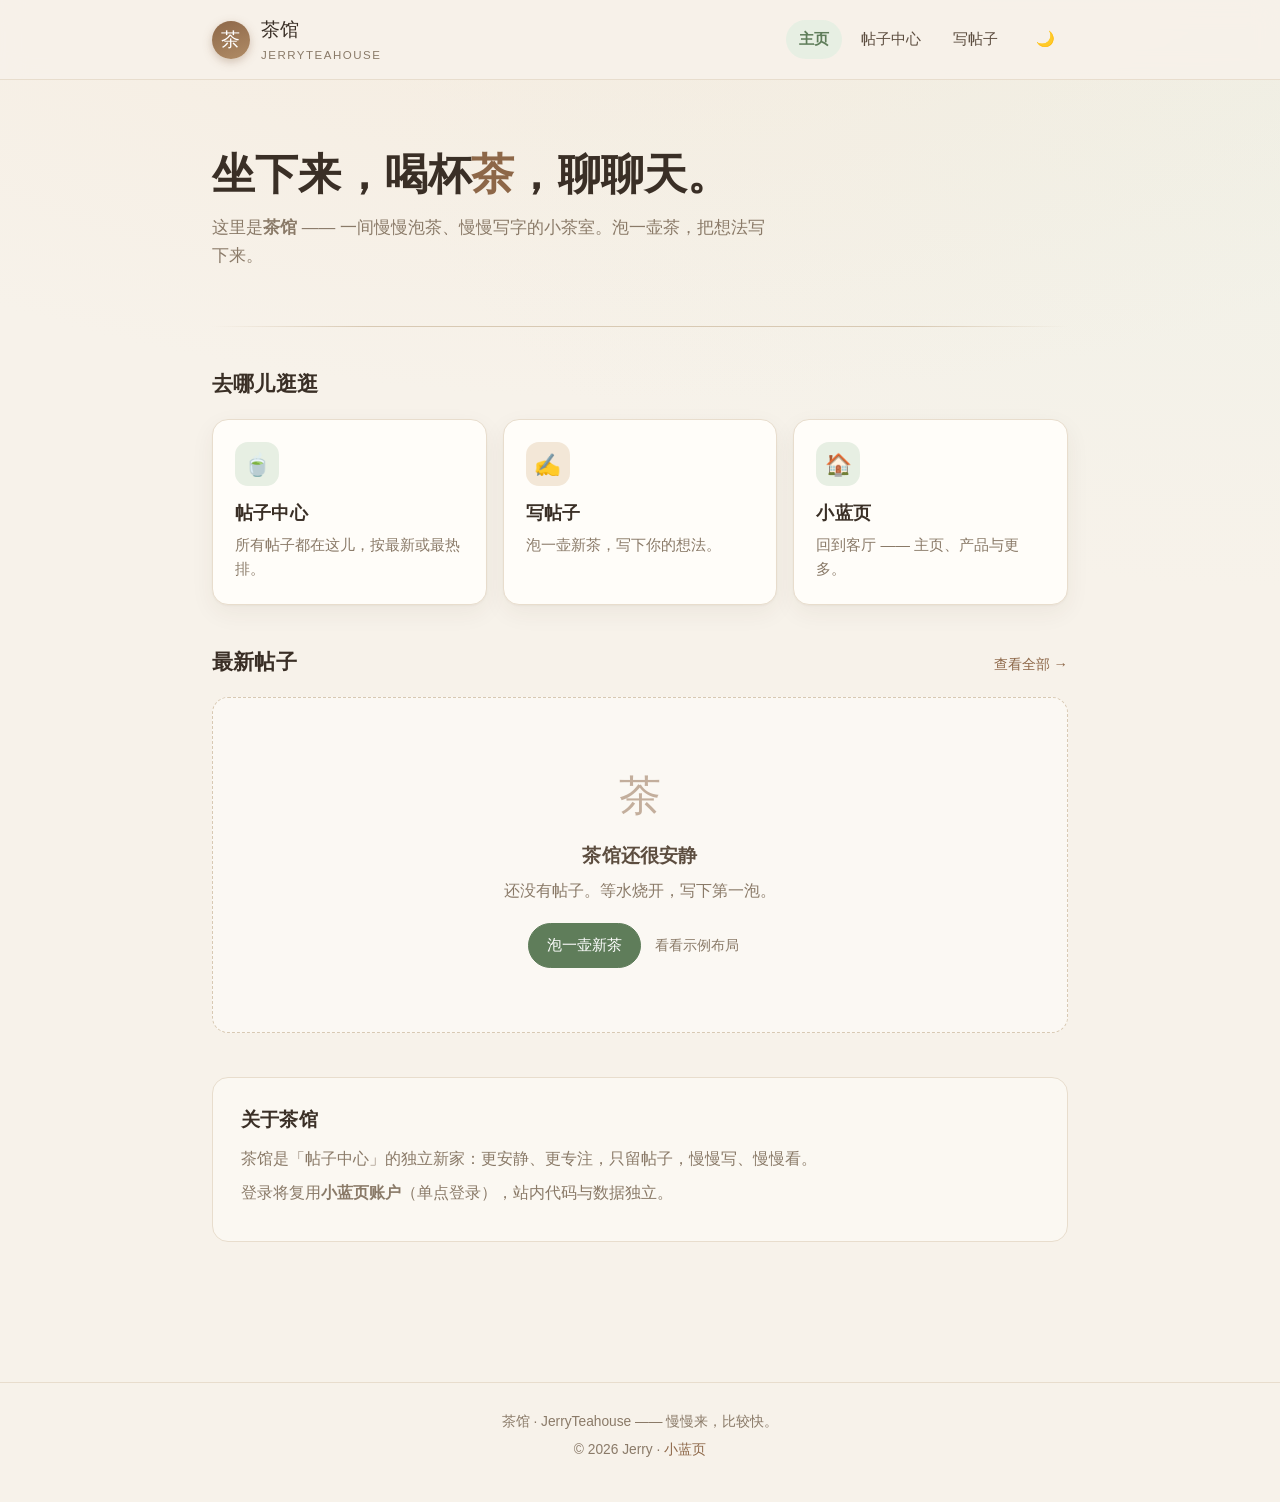
==== index.html @ 7ed7d0a4 "Update index.html (2026-09-22 21:09)" ====
<!DOCTYPE html>
<html lang="zh">
<head>
<meta charset="utf-8" />
<meta name="viewport" content="width=device-width, initial-scale=1" />
<title>茶馆 • JerryTeahouse</title>
<meta name="description" content="茶馆 JerryTeahouse —— 一间慢慢泡茶、慢慢写字的小茶室。" />
<link rel="icon" type="image/svg+xml" href="assets/favicon.svg" />
<link rel="stylesheet" href="assets/teahouse.css" />
<script src="/assets/teahouse.js" defer></script>
<script>
  (function () {
    try {
      var t = localStorage.getItem('tea_theme');
      if (!t) t = (window.matchMedia && window.matchMedia('(prefers-color-scheme: dark)').matches) ? 'dark' : 'light';
      document.documentElement.setAttribute('data-theme', t);
    } catch (e) { document.documentElement.setAttribute('data-theme', 'light'); }
  })();
</script>
</head>
<body>

<header class="tea-header">
  <div class="tea-header-inner">
    <a class="tea-brand" href="./">
      <span class="tea-mark">茶</span>
      <span>茶馆<span class="tea-brand-sub">JerryTeahouse</span></span>
    </a>
    <nav class="tea-nav">
      <a href="./" class="is-active">主页</a>
      <a href="./posts/">帖子中心</a>
      <a href="./new/">写帖子</a>
      <span class="tea-auth-slot" data-tea-auth></span>
      <a href="#" id="themeBtn" title="切换明暗">🌙</a>
    </nav>
  </div>
</header>

<main class="tea-wrap">

  <section class="tea-hero">
    <h1>坐下来，喝杯<span class="tea-em">茶</span>，聊聊天。</h1>
    <p>这里是<b>茶馆</b> —— 一间慢慢泡茶、慢慢写字的小茶室。泡一壶茶，把想法写下来。</p>
  </section>

  <hr class="tea-rule" />

  <section>
    <div class="tea-section-head"><h2>去哪儿逛逛</h2></div>
    <div class="entry-grid">
      <a class="entry-card" href="./posts/">
        <div class="ic">🍵</div>
        <h3>帖子中心</h3>
        <p>所有帖子都在这儿，按最新或最热排。</p>
      </a>
      <a class="entry-card" href="./new/">
        <div class="ic">✍️</div>
        <h3>写帖子</h3>
        <p>泡一壶新茶，写下你的想法。</p>
      </a>
      <a class="entry-card" href="https://mc-creator-jerry-webpage.pages.dev/">
        <div class="ic">🏠</div>
        <h3>小蓝页</h3>
        <p>回到客厅 —— 主页、产品与更多。</p>
      </a>
    </div>
  </section>

  <section>
    <div class="tea-section-head">
      <h2>最新帖子</h2>
      <a class="more" href="./posts/">查看全部 →</a>
    </div>
    <div class="tea-demo-flag">以下是<strong>示例排版</strong>（非真实帖子），用于预览茶馆风格。</div>
    <div class="tea-list" id="latestList"></div>
    <div id="latestWrap"></div>
  </section>

  <section class="tea-about">
    <h2>关于茶馆</h2>
    <p>茶馆是「帖子中心」的独立新家：更安静、更专注，只留帖子，慢慢写、慢慢看。</p>
    <p>登录将复用<b>小蓝页账户</b>（单点登录），站内代码与数据独立。</p>
  </section>

</main>

<footer class="tea-footer">
  <div>茶馆 · JerryTeahouse —— 慢慢来，比较快。</div>
  <div style="margin-top:6px">© <span id="yr"></span> Jerry · <a href="https://mc-creator-jerry-webpage.pages.dev/">小蓝页</a></div>
</footer>

<script>
(function () {
  document.getElementById('yr').textContent = new Date().getFullYear();

  var themeBtn = document.getElementById('themeBtn');
  function syncThemeIcon() { themeBtn.textContent = document.documentElement.getAttribute('data-theme') === 'dark' ? '☀️' : '🌙'; }
  themeBtn.addEventListener('click', function (e) {
    e.preventDefault();
    var next = document.documentElement.getAttribute('data-theme') === 'dark' ? 'light' : 'dark';
    document.documentElement.setAttribute('data-theme', next);
    try { localStorage.setItem('tea_theme', next); } catch (err) {}
    syncThemeIcon();
  });
  syncThemeIcon();

  var DEMO = [
    { id: 'demo-1', title: '为什么我开了一间「茶馆」', excerpt: '小蓝页是我的客厅，热闹、什么都有；茶馆想更安静一点，只留帖子，慢慢写、慢慢看。', author: 'Jerry', when: '2 小时前', tags: ['随笔', '站点'], likes: 12, comments: 3 },
    { id: 'demo-2', title: '把「帖子中心」独立出来的取舍', excerpt: '同源最省事，但独立站点才像一间自己的屋子。跨域登录用 OAuth 授权码走服务端，就不受 Cookie 限制。', author: 'Jerry', when: '昨天', tags: ['技术', '架构'], likes: 27, comments: 8 },
    { id: 'demo-3', title: '第一泡：茶馆配色笔记', excerpt: '暖木色打底，茶绿点睛，剩下交给留白。颜色少一点，呼吸感就多一点。', author: 'Jerry', when: '3 天前', tags: ['设计'], likes: 19, comments: 5 }
  ];

  function escapeHtml(s) {
    return String(s == null ? '' : s).replace(/[&<>"']/g, function (c) {
      return { '&': '&amp;', '<': '&lt;', '>': '&gt;', '"': '&quot;', "'": '&#39;' }[c];
    });
  }
  function cardHtml(p) {
    var tags = (p.tags || []).map(function (t) { return '<span class="tag">#' + escapeHtml(t) + '</span>'; }).join('');
    return '' +
      '<a class="post-card" href="./post/?id=' + encodeURIComponent(p.id) + '">' +
        '<h3>' + escapeHtml(p.title) + '</h3>' +
        '<p class="post-excerpt">' + escapeHtml(p.excerpt) + '</p>' +
        '<div class="post-meta">' +
          '<span class="who"><img class="post-avatar" alt="" src="assets/avatar.svg" />' + escapeHtml(p.author || '匿名') + '</span>' +
          '<span>' + escapeHtml(p.when || '') + '</span>' +
          '<span class="post-stats"><span>♡ ' + (p.likes || 0) + '</span><span>💬 ' + (p.comments || 0) + '</span></span>' +
          '<span class="post-tags">' + tags + '</span>' +
        '</div>' +
      '</a>';
  }

  var listEl = document.getElementById('latestList');
  var wrapEl = document.getElementById('latestWrap');

  function render(posts) {
    listEl.innerHTML = posts.slice(0, 5).map(cardHtml).join('');
    wrapEl.innerHTML = '';
    wrapEl.appendChild(listEl);
  }
  function renderEmpty() {
    wrapEl.innerHTML =
      '<div class="tea-empty"><div class="tea-empty-mark">茶</div>' +
      '<h3>茶馆还很安静</h3><p>还没有帖子。等水烧开，写下第一泡。</p>' +
      '<a class="btn btn-tea" href="./new/">泡一壶新茶</a></div>';
  }

  var demoOn = false;
  document.addEventListener('click', function (e) {
    if (e.target && e.target.id === 'demoBtn') {
      e.preventDefault();
      demoOn = !demoOn;
      document.body.classList.toggle('is-demo', demoOn);
      e.target.textContent = demoOn ? '隐藏示例布局' : '看看示例布局';
      if (demoOn) render(DEMO); else load();
    }
  });

  function load() {
    if (demoOn) return;
    fetch('api/post', { credentials: 'same-origin' })
      .then(function (r) { return r.ok ? r.json() : null; })
      .then(function (d) {
        var posts = (d && d.posts) || [];
        if (!posts.length) renderEmpty(); else render(posts);
      })
      .catch(function () { renderEmpty(); });
  }

  // 空态里加一个示例按钮（无后端时也能看排版）
  var origEmpty = renderEmpty;
  renderEmpty = function () {
    origEmpty();
    var b = document.createElement('button');
    b.id = 'demoBtn'; b.className = 'btn btn-ghost btn-sm'; b.type = 'button';
    b.textContent = '看看示例布局'; b.style.marginTop = '10px';
    wrapEl.querySelector('.tea-empty').appendChild(b);
  };
  load();
})();
</script>
</body>
</html>
---- assets/teahouse.css ----
/* ============================================================
   JerryTeahouse · 茶室主题
   暖木色 / 茶绿 / 留白。明暗两套。
   ============================================================ */

:root {
  --bg: #f7f2ea;            /* 暖纸底 */
  --bg-soft: #f1e9dd;
  --panel: #fffdf9;
  --card: #fffdf9;
  --border: #e8ddcd;
  --border-strong: #d8c9b3;
  --text: #3a2f26;          /* 暖褐 */
  --text-soft: #5c4d3f;
  --muted: #8a7a68;
  --wood: #8d6748;          /* 暖木色 */
  --wood-soft: #b08c66;
  --wood-tint: #f3e7d7;
  --tea: #5f7d5a;           /* 茶绿 */
  --tea-soft: #7fa07f;
  --tea-tint: #e7efe3;
  --accent: #5f7d5a;
  --accent-ink: #ffffff;
  --danger: #b4503f;
  --shadow: 0 1px 2px rgba(70, 52, 32, .04), 0 8px 24px rgba(70, 52, 32, .06);
  --shadow-hover: 0 2px 6px rgba(70, 52, 32, .08), 0 14px 34px rgba(70, 52, 32, .10);
  --radius: 16px;
  --radius-sm: 10px;
  --maxw: 900px;
  --font-serif: Georgia, "Songti SC", "Noto Serif SC", "Source Han Serif SC", "STSong", serif;
  --font-sans: -apple-system, BlinkMacSystemFont, "Segoe UI", "PingFang SC",
    "Hiragino Sans GB", "Microsoft YaHei", Roboto, Helvetica, Arial, sans-serif;
}

html[data-theme="dark"] {
  --bg: #1c1814;
  --bg-soft: #211c17;
  --panel: #251f19;
  --card: #251f19;
  --border: #3a322a;
  --border-strong: #4b4136;
  --text: #ece3d6;
  --text-soft: #d3c7b6;
  --muted: #a1927d;
  --wood: #c9a97e;
  --wood-soft: #a98a63;
  --wood-tint: #2e2721;
  --tea: #8fb08a;
  --tea-soft: #6f8c6b;
  --tea-tint: #26302a;
  --accent: #8fb08a;
  --accent-ink: #17201a;
  --danger: #d98a7a;
  --shadow: 0 1px 2px rgba(0, 0, 0, .3), 0 10px 28px rgba(0, 0, 0, .35);
  --shadow-hover: 0 2px 8px rgba(0, 0, 0, .38), 0 16px 40px rgba(0, 0, 0, .45);
}

* { box-sizing: border-box; }

html, body { margin: 0; padding: 0; }

body {
  background: var(--bg);
  color: var(--text);
  font-family: var(--font-sans);
  font-size: 16px;
  line-height: 1.65;
  -webkit-font-smoothing: antialiased;
  text-rendering: optimizeLegibility;
  min-height: 100vh;
  background-image:
    radial-gradient(1200px 600px at 50% -200px, color-mix(in srgb, var(--wood-tint) 70%, transparent), transparent),
    radial-gradient(900px 500px at 100% 10%, color-mix(in srgb, var(--tea-tint) 45%, transparent), transparent);
  background-attachment: fixed;
}

a { color: var(--tea); text-decoration: none; }
a:hover { text-decoration: underline; text-underline-offset: 3px; }

h1, h2, h3, h4 { font-family: var(--font-serif); font-weight: 600; letter-spacing: .2px; color: var(--text); }

/* ---------- 顶栏 ---------- */
.tea-header {
  position: sticky;
  top: 0;
  z-index: 50;
  background: color-mix(in srgb, var(--bg) 86%, transparent);
  backdrop-filter: saturate(1.2) blur(12px);
  border-bottom: 1px solid var(--border);
}
.tea-header-inner {
  max-width: var(--maxw);
  margin: 0 auto;
  padding: 14px 22px;
  display: flex;
  align-items: center;
  gap: 18px;
}
.tea-brand {
  display: inline-flex;
  align-items: center;
  gap: 11px;
  color: var(--text);
  text-decoration: none;
  font-family: var(--font-serif);
  font-size: 1.18rem;
  letter-spacing: .3px;
}
.tea-brand:hover { text-decoration: none; }
.tea-mark {
  width: 38px; height: 38px;
  border-radius: 50%;
  display: grid; place-items: center;
  background: linear-gradient(160deg, var(--wood), var(--wood-soft));
  color: #fff;
  font-size: 1.2rem;
  box-shadow: 0 3px 10px color-mix(in srgb, var(--wood) 35%, transparent);
  flex: none;
}
.tea-brand-sub { display: block; font-family: var(--font-sans); font-size: .72rem; color: var(--muted); letter-spacing: 1.5px; text-transform: uppercase; margin-top: 1px; }
.tea-nav { margin-left: auto; display: flex; align-items: center; gap: 6px; flex-wrap: wrap; }
.tea-nav a {
  color: var(--text-soft);
  padding: 7px 13px;
  border-radius: 999px;
  font-size: .94rem;
  transition: background .18s ease, color .18s ease;
  white-space: nowrap;
}
.tea-nav a:hover { background: var(--wood-tint); color: var(--text); text-decoration: none; }
.tea-nav a.is-active { background: var(--tea-tint); color: var(--tea); font-weight: 600; }

/* ---------- 容器 ---------- */
.tea-wrap { max-width: var(--maxw); margin: 0 auto; padding: 34px 22px 80px; }

/* ---------- Hero ---------- */
.tea-hero { padding: 34px 0 30px; }
.tea-hero h1 {
  font-size: clamp(1.9rem, 4.4vw, 2.7rem);
  line-height: 1.25;
  margin: 0 0 12px;
}
.tea-hero p { color: var(--muted); margin: 0; font-size: 1.05rem; max-width: 60ch; }
.tea-hero .tea-em { color: var(--wood); }
.tea-rule {
  height: 1px; border: 0; margin: 26px 0 0;
  background: linear-gradient(90deg, transparent, var(--border-strong) 18%, var(--border-strong) 82%, transparent);
}

/* ---------- 工具条 ---------- */
.tea-toolbar {
  display: flex; align-items: center; gap: 10px; flex-wrap: wrap;
  margin: 22px 0 18px;
}
.tea-tabs { display: flex; gap: 4px; background: var(--bg-soft); border: 1px solid var(--border); padding: 4px; border-radius: 999px; }
.tea-tab {
  border: 0; background: transparent; color: var(--text-soft); cursor: pointer;
  padding: 7px 15px; border-radius: 999px; font-size: .92rem; font-family: inherit;
  transition: background .18s ease, color .18s ease;
}
.tea-tab:hover { color: var(--text); }
.tea-tab.is-active { background: var(--panel); color: var(--tea); font-weight: 600; box-shadow: var(--shadow); }
.tea-toolbar .tea-spacer { margin-left: auto; }

/* ---------- 按钮 ---------- */
.btn {
  font-family: inherit; font-size: .94rem; cursor: pointer;
  border: 1px solid var(--border-strong);
  background: var(--panel); color: var(--text);
  padding: 9px 18px; border-radius: 999px;
  display: inline-flex; align-items: center; gap: 7px;
  transition: transform .12s ease, background .18s ease, border-color .18s ease, box-shadow .18s ease;
}
.btn:hover { background: var(--wood-tint); border-color: var(--wood-soft); text-decoration: none; }
.btn:active { transform: translateY(1px); }
.btn-tea { background: var(--tea); color: var(--accent-ink); border-color: var(--tea); }
.btn-tea:hover { background: color-mix(in srgb, var(--tea) 88%, #000); border-color: color-mix(in srgb, var(--tea) 88%, #000); }
.btn-ghost { background: transparent; border-color: transparent; color: var(--muted); }
.btn-ghost:hover { background: var(--wood-tint); color: var(--text); }
.btn:disabled { opacity: .55; cursor: not-allowed; transform: none; }
.btn-sm { padding: 6px 13px; font-size: .86rem; }

/* ---------- 帖子卡片 ---------- */
.tea-list { display: flex; flex-direction: column; gap: 16px; }
.post-card {
  display: block;
  background: var(--card);
  border: 1px solid var(--border);
  border-radius: var(--radius);
  padding: 20px 22px;
  color: inherit;
  text-decoration: none;
  box-shadow: var(--shadow);
  transition: transform .16s ease, box-shadow .2s ease, border-color .2s ease;
  position: relative;
  overflow: hidden;
}
.post-card::before {
  content: ""; position: absolute; left: 0; top: 0; bottom: 0; width: 3px;
  background: linear-gradient(180deg, var(--wood), var(--tea));
  opacity: 0; transition: opacity .2s ease;
}
.post-card:hover { text-decoration: none; transform: translateY(-2px); box-shadow: var(--shadow-hover); border-color: var(--border-strong); }
.post-card:hover::before { opacity: 1; }
.post-card h3 { margin: 0 0 8px; font-size: 1.24rem; line-height: 1.4; }
.post-excerpt { color: var(--muted); margin: 0 0 14px; font-size: .96rem; display: -webkit-box; -webkit-line-clamp: 2; -webkit-box-orient: vertical; overflow: hidden; }
.post-meta { display: flex; align-items: center; gap: 14px; flex-wrap: wrap; font-size: .84rem; color: var(--muted); }
.post-meta .who { display: inline-flex; align-items: center; gap: 7px; color: var(--text-soft); }
.post-avatar { width: 22px; height: 22px; border-radius: 50%; object-fit: cover; background: var(--wood-tint); }
.post-tags { display: inline-flex; gap: 6px; flex-wrap: wrap; margin-left: auto; }
.tag {
  font-size: .78rem; color: var(--tea); background: var(--tea-tint);
  border-radius: 999px; padding: 2px 10px; white-space: nowrap;
}
.post-stats { display: inline-flex; gap: 12px; color: var(--muted); font-size: .84rem; }
.post-stats span { display: inline-flex; align-items: center; gap: 4px; }

/* ---------- 空态 ---------- */
.tea-empty {
  text-align: center; padding: 64px 24px;
  border: 1px dashed var(--border-strong); border-radius: var(--radius);
  background: color-mix(in srgb, var(--panel) 55%, transparent);
  color: var(--muted);
}
.tea-empty .tea-empty-mark { font-size: 2.6rem; opacity: .5; margin-bottom: 10px; font-family: var(--font-serif); color: var(--wood); }
.tea-empty h3 { margin: 0 0 6px; color: var(--text-soft); }
.tea-empty p { margin: 0 0 16px; }

/* ---------- 页脚 ---------- */
.tea-footer {
  border-top: 1px solid var(--border);
  margin-top: 60px; padding: 28px 22px 40px;
  text-align: center; color: var(--muted); font-size: .86rem;
}
.tea-footer a { color: var(--wood); }

/* ---------- 示例徽标 ---------- */
.tea-demo-flag {
  display: none;
  background: var(--wood-tint); color: var(--wood);
  border: 1px dashed var(--wood-soft);
  border-radius: var(--radius-sm);
  padding: 9px 14px; font-size: .88rem; margin-bottom: 16px;
}
body.is-demo .tea-demo-flag { display: block; }

/* ---------- 主页：区块标题 / 入口卡片 ---------- */
.tea-section-head { display: flex; align-items: baseline; gap: 12px; margin: 40px 0 18px; }
.tea-section-head h2 { margin: 0; font-size: 1.32rem; }
.tea-section-head .more { margin-left: auto; font-size: .9rem; color: var(--wood); white-space: nowrap; }

.entry-grid { display: grid; grid-template-columns: repeat(auto-fit, minmax(210px, 1fr)); gap: 16px; }
.entry-card {
  display: block; color: inherit; text-decoration: none;
  background: var(--card); border: 1px solid var(--border);
  border-radius: var(--radius); padding: 22px;
  box-shadow: var(--shadow);
  transition: transform .16s ease, box-shadow .2s ease, border-color .2s ease;
}
.entry-card:hover { text-decoration: none; transform: translateY(-2px); box-shadow: var(--shadow-hover); border-color: var(--border-strong); }
.entry-card .ic {
  width: 44px; height: 44px; border-radius: 13px; display: grid; place-items: center;
  font-size: 1.35rem; margin-bottom: 13px;
  background: var(--tea-tint); color: var(--tea);
}
.entry-card:nth-child(2n) .ic { background: var(--wood-tint); color: var(--wood); }
.entry-card h3 { margin: 0 0 6px; font-size: 1.1rem; }
.entry-card p { margin: 0; color: var(--muted); font-size: .92rem; line-height: 1.6; }

.tea-about {
  margin-top: 44px; padding: 26px 28px;
  border: 1px solid var(--border); border-radius: var(--radius);
  background: color-mix(in srgb, var(--panel) 60%, transparent);
}
.tea-about h2 { margin: 0 0 10px; font-size: 1.2rem; }
.tea-about p { margin: 0 0 8px; color: var(--muted); }

/* ---------- 响应式 ---------- */
@media (max-width: 640px) {
  .tea-header-inner { padding: 12px 16px; gap: 10px; }
  .tea-wrap { padding: 24px 16px 64px; }
  .tea-brand { font-size: 1.06rem; }
  .tea-nav a { padding: 6px 10px; font-size: .88rem; }
  .post-card { padding: 17px 17px; }
  .post-tags { margin-left: 0; }
}
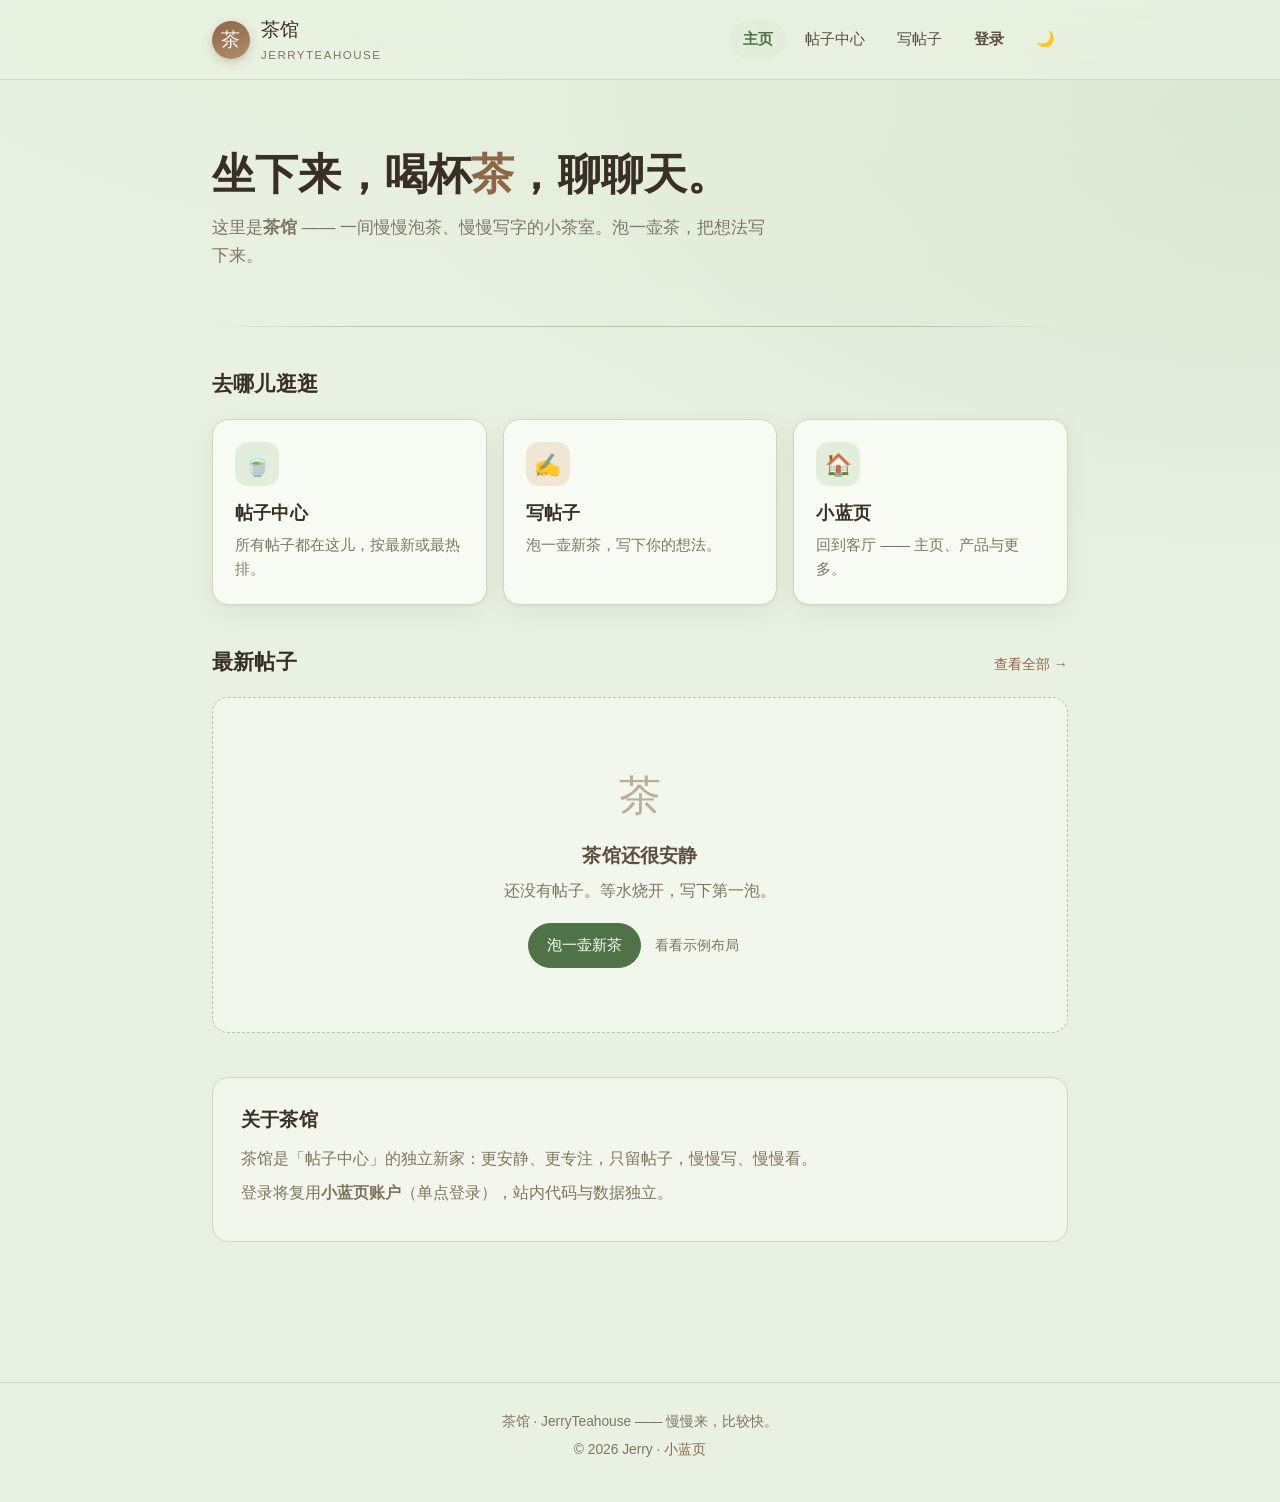
==== commit 4eb11545: "Update index.html (2026-09-23 16:44)" ====
--- a/index.html
+++ b/index.html
@@ -115,10 +115,38 @@
       return { '&': '&amp;', '<': '&lt;', '>': '&gt;', '"': '&quot;', "'": '&#39;' }[c];
     });
   }
+  function stripHtml(s) {
+    return String(s == null ? '' : s).replace(/<[^>]*>/g, ' ').replace(/\s+/g, ' ').trim();
+  }
+  function timeAgo(ts) {
+    var n = Number(ts) || 0;
+    if (!n) return '';
+    var d = Math.floor((Date.now() - n) / 1000);
+    if (d < 60) return '刚刚';
+    if (d < 3600) return Math.floor(d / 60) + ' 分钟前';
+    if (d < 86400) return Math.floor(d / 3600) + ' 小时前';
+    if (d < 86400 * 7) return Math.floor(d / 86400) + ' 天前';
+    try { return new Date(n).toLocaleDateString('zh-CN'); } catch (e) { return ''; }
+  }
+  // 接口帖子（小蓝页同构）-> 主页卡片字段
+  function normalize(p) {
+    if (!p) return p;
+    if (p.excerpt != null) return p;                  // 示例数据原样
+    return {
+      id: p.id,
+      title: p.title || '（无标题）',
+      excerpt: stripHtml(p.body).slice(0, 110),
+      author: p.login || '',
+      when: timeAgo(p.ts),
+      tags: p.topics || [],
+      likes: 0,
+      comments: 0
+    };
+  }
   function cardHtml(p) {
     var tags = (p.tags || []).map(function (t) { return '<span class="tag">#' + escapeHtml(t) + '</span>'; }).join('');
     return '' +
-      '<a class="post-card" href="./post/?id=' + encodeURIComponent(p.id) + '">' +
+      '<a class="post-card" href="/post/?post=' + encodeURIComponent(p.id) + '">' +
         '<h3>' + escapeHtml(p.title) + '</h3>' +
         '<p class="post-excerpt">' + escapeHtml(p.excerpt) + '</p>' +
         '<div class="post-meta">' +
@@ -161,7 +189,7 @@
     fetch('api/post', { credentials: 'same-origin' })
       .then(function (r) { return r.ok ? r.json() : null; })
       .then(function (d) {
-        var posts = (d && d.posts) || [];
+        var posts = ((d && d.posts) || []).map(normalize);
         if (!posts.length) renderEmpty(); else render(posts);
       })
       .catch(function () { renderEmpty(); });
--- a/assets/teahouse.css
+++ b/assets/teahouse.css
@@ -4,26 +4,26 @@
    ============================================================ */
 
 :root {
-  --bg: #f7f2ea;            /* 暖纸底 */
-  --bg-soft: #f1e9dd;
-  --panel: #fffdf9;
-  --card: #fffdf9;
-  --border: #e8ddcd;
-  --border-strong: #d8c9b3;
-  --text: #3a2f26;          /* 暖褐 */
+  --bg: #e9f1e2;            /* 茶绿纸底（背景走绿，不走黄） */
+  --bg-soft: #dde8d4;
+  --panel: #f8fbf4;
+  --card: #f8fbf4;
+  --border: #cbdac1;
+  --border-strong: #b3c7a5;
+  --text: #3a2f26;          /* 暖褐（字色保留） */
   --text-soft: #5c4d3f;
-  --muted: #8a7a68;
+  --muted: #7f7461;
   --wood: #8d6748;          /* 暖木色 */
   --wood-soft: #b08c66;
-  --wood-tint: #f3e7d7;
-  --tea: #5f7d5a;           /* 茶绿 */
+  --wood-tint: #f0e6d4;
+  --tea: #4f7346;           /* 茶绿（略加深，配绿底更稳） */
   --tea-soft: #7fa07f;
-  --tea-tint: #e7efe3;
-  --accent: #5f7d5a;
+  --tea-tint: #e2eedb;
+  --accent: #4f7346;
   --accent-ink: #ffffff;
   --danger: #b4503f;
-  --shadow: 0 1px 2px rgba(70, 52, 32, .04), 0 8px 24px rgba(70, 52, 32, .06);
-  --shadow-hover: 0 2px 6px rgba(70, 52, 32, .08), 0 14px 34px rgba(70, 52, 32, .10);
+  --shadow: 0 1px 2px rgba(38, 56, 40, .05), 0 8px 24px rgba(38, 56, 40, .07);
+  --shadow-hover: 0 2px 6px rgba(38, 56, 40, .09), 0 14px 34px rgba(38, 56, 40, .12);
   --radius: 16px;
   --radius-sm: 10px;
   --maxw: 900px;
@@ -33,12 +33,12 @@
 }
 
 html[data-theme="dark"] {
-  --bg: #1c1814;
-  --bg-soft: #211c17;
-  --panel: #251f19;
-  --card: #251f19;
-  --border: #3a322a;
-  --border-strong: #4b4136;
+  --bg: #131a15;
+  --bg-soft: #18211a;
+  --panel: #1d2620;
+  --card: #1d2620;
+  --border: #2b372d;
+  --border-strong: #3b4a3d;
   --text: #ece3d6;
   --text-soft: #d3c7b6;
   --muted: #a1927d;
@@ -47,7 +47,7 @@
   --wood-tint: #2e2721;
   --tea: #8fb08a;
   --tea-soft: #6f8c6b;
-  --tea-tint: #26302a;
+  --tea-tint: #232e26;
   --accent: #8fb08a;
   --accent-ink: #17201a;
   --danger: #d98a7a;
@@ -69,8 +69,8 @@
   text-rendering: optimizeLegibility;
   min-height: 100vh;
   background-image:
-    radial-gradient(1200px 600px at 50% -200px, color-mix(in srgb, var(--wood-tint) 70%, transparent), transparent),
-    radial-gradient(900px 500px at 100% 10%, color-mix(in srgb, var(--tea-tint) 45%, transparent), transparent);
+    radial-gradient(1200px 600px at 50% -200px, color-mix(in srgb, var(--tea-tint) 90%, transparent), transparent),
+    radial-gradient(900px 500px at 100% 10%, color-mix(in srgb, var(--tea-soft) 16%, transparent), transparent);
   background-attachment: fixed;
 }
 
@@ -275,6 +275,40 @@
 .tea-about h2 { margin: 0 0 10px; font-size: 1.2rem; }
 .tea-about p { margin: 0 0 8px; color: var(--muted); }
 
+/* ---------- 表单 / 评论框（共享，子页可直接用） ---------- */
+.tea-form-foot { display: flex; align-items: center; gap: 12px; flex-wrap: wrap; }
+.tea-form-foot .tea-hint a, .tea-hint a { color: var(--tea); }
+.tea-composer textarea {
+  width: 100%; min-height: 96px; resize: vertical;
+  font-family: inherit; font-size: .98rem; line-height: 1.7;
+  padding: 12px 14px; border: 1px solid var(--border-strong);
+  border-radius: var(--radius-sm); background: var(--panel); color: var(--text);
+}
+.tea-composer textarea:focus { outline: 2px solid color-mix(in srgb, var(--tea) 40%, transparent); border-color: var(--tea-soft); }
+
+/* ---------- 登录态（小蓝页 SSO） ---------- */
+.tea-auth-link { color: var(--tea); font-weight: 600; }
+.tea-user {
+  display: inline-flex; align-items: center; gap: 7px;
+  padding: 3px 4px 3px 10px; max-width: 230px;
+  border: 1px solid var(--border-strong); border-radius: 999px;
+  background: color-mix(in srgb, var(--panel) 80%, transparent);
+}
+.tea-user-dot { width: 7px; height: 7px; border-radius: 50%; background: var(--tea); flex: none; }
+.tea-user-name { color: var(--text); font-weight: 600; overflow: hidden; text-overflow: ellipsis; white-space: nowrap; }
+.tea-auth-out { color: var(--muted); font-size: .84rem; padding: 2px 7px; border-radius: 999px; }
+.tea-auth-out:hover { background: var(--wood-tint); color: var(--text); text-decoration: none; }
+.tea-notice {
+  display: flex; align-items: center; justify-content: space-between; gap: 12px;
+  margin: 0 0 18px; padding: 12px 16px;
+  border: 1px solid var(--border-strong); border-left: 3px solid var(--tea);
+  border-radius: var(--radius-sm);
+  background: var(--panel); color: var(--text-soft); font-size: .94rem;
+}
+.tea-notice button { background: none; border: 0; color: var(--muted); font-size: 1.2rem; cursor: pointer; line-height: 1; }
+/* 门控元素用 [hidden] 切换，避免被 inline-flex 等 display 覆盖 */
+[hidden] { display: none !important; }
+
 /* ---------- 响应式 ---------- */
 @media (max-width: 640px) {
   .tea-header-inner { padding: 12px 16px; gap: 10px; }
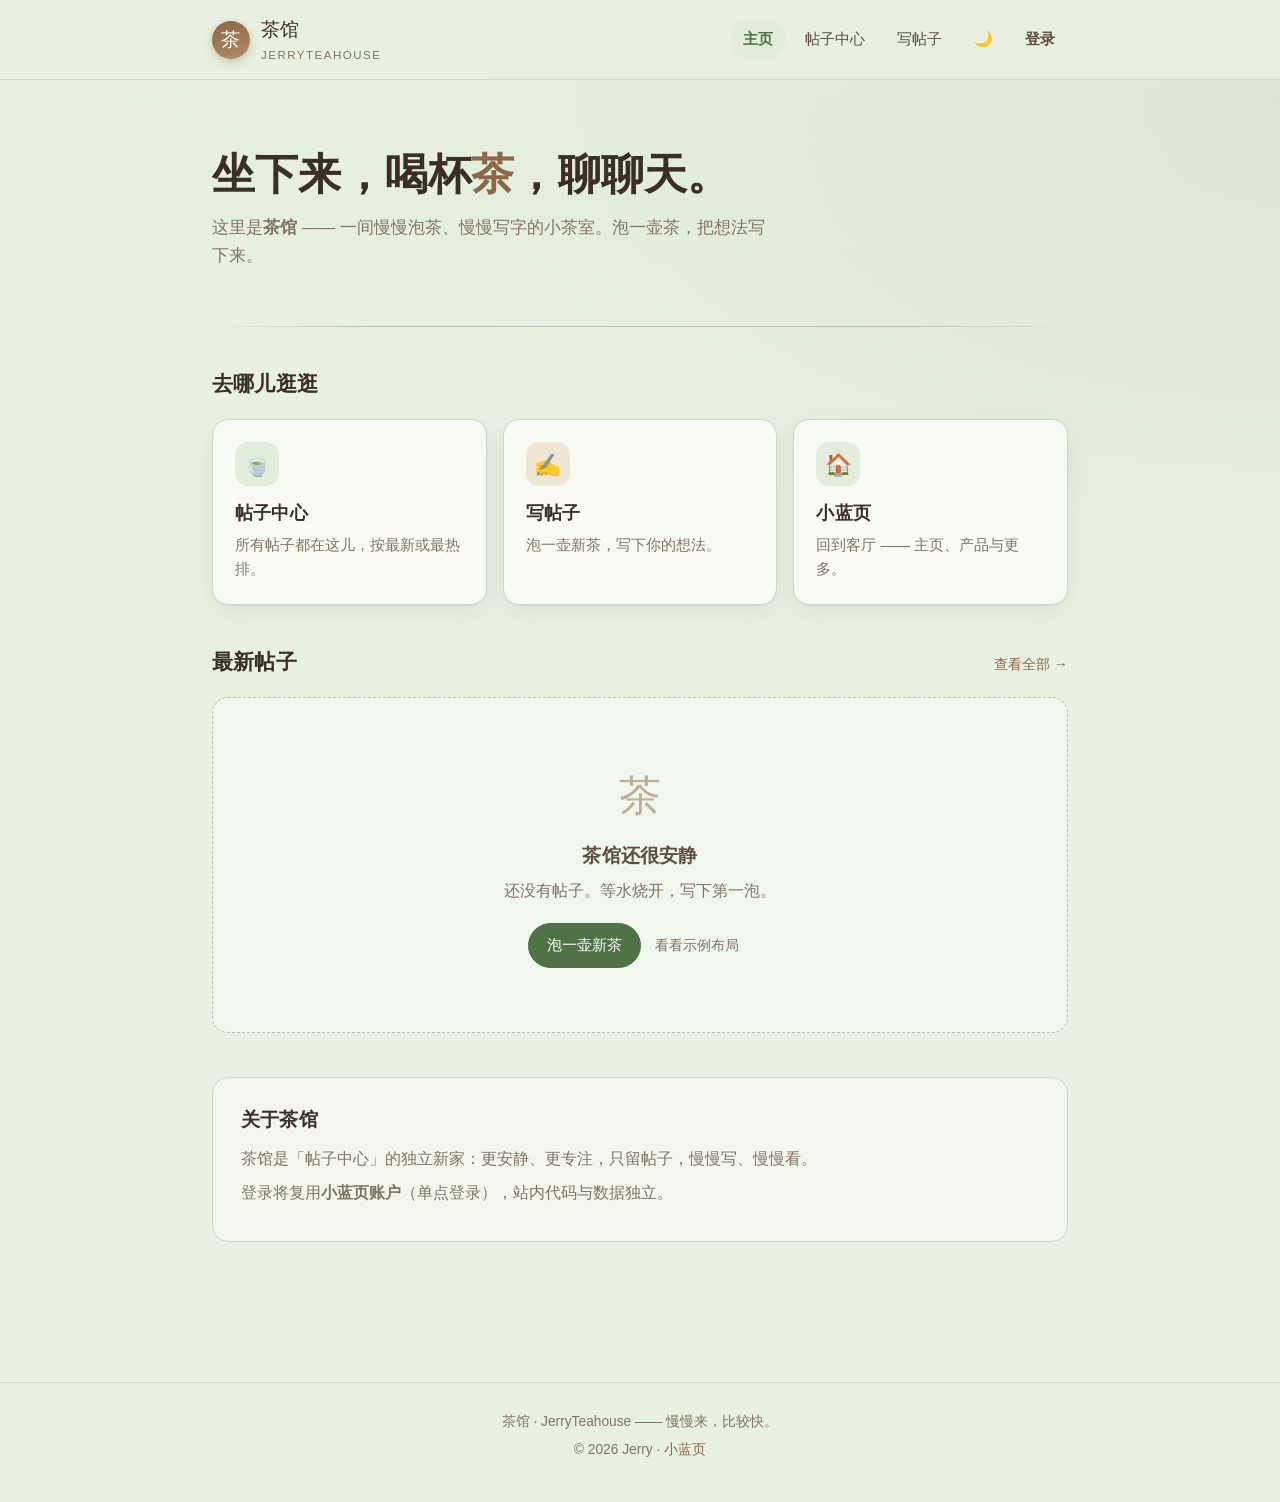
==== commit adf9e46a: "Update index.html (2026-09-23 19:23)" ====
--- a/index.html
+++ b/index.html
@@ -7,6 +7,7 @@
 <meta name="description" content="茶馆 JerryTeahouse —— 一间慢慢泡茶、慢慢写字的小茶室。" />
 <link rel="icon" type="image/svg+xml" href="assets/favicon.svg" />
 <link rel="stylesheet" href="assets/teahouse.css" />
+<link rel="stylesheet" href="/assets/editbar.css" />
 <script src="/assets/teahouse.js" defer></script>
 <script>
   (function () {
@@ -30,8 +31,8 @@
       <a href="./" class="is-active">主页</a>
       <a href="./posts/">帖子中心</a>
       <a href="./new/">写帖子</a>
+      <a href="#" id="themeBtn" title="切换明暗">🌙</a>
       <span class="tea-auth-slot" data-tea-auth></span>
-      <a href="#" id="themeBtn" title="切换明暗">🌙</a>
     </nav>
   </div>
 </header>
@@ -93,16 +94,7 @@
 (function () {
   document.getElementById('yr').textContent = new Date().getFullYear();
 
-  var themeBtn = document.getElementById('themeBtn');
-  function syncThemeIcon() { themeBtn.textContent = document.documentElement.getAttribute('data-theme') === 'dark' ? '☀️' : '🌙'; }
-  themeBtn.addEventListener('click', function (e) {
-    e.preventDefault();
-    var next = document.documentElement.getAttribute('data-theme') === 'dark' ? 'light' : 'dark';
-    document.documentElement.setAttribute('data-theme', next);
-    try { localStorage.setItem('tea_theme', next); } catch (err) {}
-    syncThemeIcon();
-  });
-  syncThemeIcon();
+  // 明暗切换逻辑已统一到 assets/teahouse.js（本页只放 #themeBtn，不自己绑定）
 
   var DEMO = [
     { id: 'demo-1', title: '为什么我开了一间「茶馆」', excerpt: '小蓝页是我的客厅，热闹、什么都有；茶馆想更安静一点，只留帖子，慢慢写、慢慢看。', author: 'Jerry', when: '2 小时前', tags: ['随笔', '站点'], likes: 12, comments: 3 },
--- a/assets/teahouse.css
+++ b/assets/teahouse.css
@@ -318,3 +318,201 @@
   .post-card { padding: 17px 17px; }
   .post-tags { margin-left: 0; }
 }
+
+/* ============================================================
+   以下为「搬来的组件」桥接层：
+   小蓝页的组件（含仿 M365 编辑器 editbar）读的是 --card-bg / --card-border 一套变量，
+   这里把它们别名到茶馆的茶色变量，避免再复制一份颜色定义。
+   ============================================================ */
+:root {
+  --card-bg: var(--card);
+  --card-border: var(--border);
+  --card-shadow: var(--shadow);
+  --panel-bg: var(--panel);
+  --bar-top: var(--wood);
+  --bar-bottom: color-mix(in srgb, var(--wood) 86%, #000);
+  --bar-fg: #fff;
+}
+
+/* ---------- 顶栏：登录态（头像 + 下拉菜单） ---------- */
+.tea-user-wrap { position: relative; display: inline-flex; align-items: center; }
+.tea-user-btn {
+  display: inline-flex; align-items: center; gap: 8px;
+  padding: 3px 10px 3px 4px; max-width: 220px; cursor: pointer;
+  border: 1px solid var(--border-strong); border-radius: 999px;
+  background: color-mix(in srgb, var(--panel) 80%, transparent);
+  color: var(--text); font: inherit; font-size: .92rem;
+  transition: background .18s ease, border-color .18s ease;
+}
+.tea-user-btn:hover { background: var(--wood-tint); border-color: var(--wood-soft); }
+.tea-user-avatar {
+  width: 26px; height: 26px; border-radius: 50%; flex: none;
+  object-fit: cover; background: var(--wood-tint);
+  display: grid; place-items: center;
+  font-family: var(--font-serif); font-size: .86rem; color: var(--wood);
+}
+img.tea-user-avatar { display: block; }
+.tea-user-name { font-weight: 600; overflow: hidden; text-overflow: ellipsis; white-space: nowrap; }
+.tea-user-caret { color: var(--muted); font-size: .7rem; line-height: 1; }
+.tea-user-menu {
+  position: absolute; right: 0; top: calc(100% + 8px); z-index: 80;
+  min-width: 168px; padding: 6px;
+  background: var(--panel); border: 1px solid var(--border);
+  border-radius: 12px; box-shadow: var(--shadow-hover);
+  display: none; flex-direction: column; gap: 2px;
+}
+.tea-user-wrap.open .tea-user-menu { display: flex; }
+.tea-user-menu a {
+  display: flex; align-items: center; gap: 9px;
+  padding: 8px 11px; border-radius: 9px; color: var(--text-soft); font-size: .92rem;
+}
+.tea-user-menu a:hover { background: var(--wood-tint); color: var(--text); text-decoration: none; }
+.tea-user-menu .sep { height: 1px; margin: 5px 4px; background: var(--border); }
+.tea-user-menu .danger { color: var(--danger); }
+.tea-user-menu .badge-admin {
+  margin-left: auto; font-size: .72rem; padding: 1px 7px; border-radius: 999px;
+  background: var(--tea-tint); color: var(--tea); font-weight: 600;
+}
+
+/* ---------- 浮动操作区（仿 M365 页面编辑器入口） ---------- */
+.tea-float {
+  position: fixed; right: 20px; bottom: 20px; z-index: 60;
+  display: flex; flex-direction: column; align-items: flex-end; gap: 9px;
+}
+.tea-float button, .tea-float a {
+  font: inherit; font-size: .88rem; cursor: pointer;
+  padding: 9px 15px; border-radius: 999px;
+  border: 1px solid var(--border-strong); background: var(--panel); color: var(--text);
+  box-shadow: var(--shadow); white-space: nowrap;
+  display: inline-flex; align-items: center; gap: 7px;
+}
+.tea-float button:hover, .tea-float a:hover { background: var(--wood-tint); text-decoration: none; }
+.tea-float .is-primary { background: var(--tea); border-color: var(--tea); color: var(--accent-ink); font-weight: 600; }
+.tea-float .is-primary:hover { background: color-mix(in srgb, var(--tea) 88%, #000); }
+@media (max-width: 640px) {
+  .tea-float { right: 12px; bottom: 12px; }
+  .tea-user-btn { max-width: 150px; }
+}
+
+/* ============================================================
+   发帖输入框：仿 M365 块（editor-m365.js 配套样式）
+   ============================================================ */
+.rt-group { display: inline-flex; align-items: center; gap: 4px; }
+/* 与模板 .rt-btn 同款外观；单独类名以便不改动搬来的发帖模板脚本 */
+.editor-toolbar .m365-tb {
+  height: 30px; min-width: 30px; padding: 0 7px;
+  border: 1px solid var(--card-border); background: var(--card-bg); color: var(--text);
+  border-radius: 6px; cursor: pointer; font-size: .9rem; line-height: 1;
+  display: inline-flex; align-items: center; justify-content: center;
+}
+.editor-toolbar .m365-tb:hover { background: color-mix(in srgb, var(--accent) 14%, var(--card-bg)); border-color: var(--accent); }
+.rt-menu {
+  position: fixed; z-index: 90; display: flex; flex-direction: column;
+  min-width: 150px; padding: 5px;
+  background: var(--panel); border: 1px solid var(--border);
+  border-radius: 10px; box-shadow: var(--shadow-hover);
+}
+.rt-menu-item {
+  text-align: left; font: inherit; font-size: .9rem; padding: 8px 10px;
+  border: 0; border-radius: 8px; background: transparent;
+  color: var(--text-soft); cursor: pointer;
+}
+.rt-menu-item:hover { background: var(--wood-tint); color: var(--text); }
+
+.m365-block { display: block; max-width: 100%; margin: 10px 0; border-radius: 10px; }
+.m365-block.is-selected { outline: 2px dashed var(--tea); outline-offset: 3px; }
+.m365-image { height: auto; }
+.m365-video { background: #000; }
+.m365-audio { width: 100%; }
+.m365-file {
+  display: inline-flex; align-items: center; gap: 10px;
+  padding: 10px 14px; border: 1px solid var(--border-strong);
+  background: var(--panel); color: var(--text); text-decoration: none;
+}
+.m365-file:hover { background: var(--wood-tint); text-decoration: none; }
+.m365-file-ext {
+  font-size: .72rem; font-weight: 700; letter-spacing: .5px;
+  padding: 2px 7px; border-radius: 6px; background: var(--tea-tint); color: var(--tea);
+}
+.m365-file-name { word-break: break-all; }
+.m365-textbox {
+  border: 1px dashed var(--border-strong); padding: 12px 14px; min-height: 52px;
+  background: color-mix(in srgb, var(--panel) 70%, transparent);
+}
+.m365-mini, .m365-badge {
+  position: fixed; z-index: 95; display: flex; align-items: center; gap: 3px;
+  padding: 4px; background: var(--panel); border: 1px solid var(--border);
+  border-radius: 10px; box-shadow: var(--shadow-hover);
+}
+.m365-mini button, .m365-badge button {
+  font: inherit; font-size: .86rem; line-height: 1; padding: 5px 8px;
+  border: 0; border-radius: 7px; background: transparent; color: var(--text-soft); cursor: pointer;
+}
+.m365-mini button:hover, .m365-badge button:hover { background: var(--wood-tint); color: var(--text); }
+.m365-badge-size { font-size: .78rem; color: var(--muted); padding: 0 5px; white-space: nowrap; }
+.m365-handle {
+  position: fixed; z-index: 96; width: 14px; height: 14px;
+  border-radius: 3px; background: var(--tea); border: 2px solid #fff;
+  box-shadow: 0 1px 4px rgba(0, 0, 0, .3); cursor: nwse-resize;
+}
+
+/* ============================================================
+   表单 / 面板 / 表格（设置页 · 个人主页 · 管理台 共用）
+   ============================================================ */
+.tea-panel {
+  background: var(--card); border: 1px solid var(--border);
+  border-radius: var(--radius); padding: 22px 24px;
+  box-shadow: var(--shadow); margin-top: 18px;
+}
+.tea-panel > h2 { margin: 0 0 4px; font-size: 1.12rem; }
+.tea-panel .sub { color: var(--muted); font-size: .88rem; margin: 0 0 16px; }
+.field { display: flex; flex-direction: column; gap: 6px; margin-bottom: 14px; }
+.field label { font-size: .86rem; color: var(--text-soft); font-weight: 600; }
+.field input[type="text"], .field input[type="url"], .field input[type="number"], .field textarea, .field select {
+  font: inherit; font-size: .95rem; padding: 10px 12px; color: var(--text);
+  background: var(--panel); border: 1px solid var(--border-strong);
+  border-radius: var(--radius-sm); width: 100%;
+}
+.field textarea { min-height: 88px; resize: vertical; }
+.field .hint { font-size: .8rem; color: var(--muted); }
+.row { display: flex; gap: 12px; flex-wrap: wrap; align-items: flex-end; }
+.row > .field { flex: 1 1 200px; margin-bottom: 0; }
+.chips { display: flex; gap: 8px; flex-wrap: wrap; }
+.chip {
+  font: inherit; font-size: .86rem; cursor: pointer;
+  padding: 7px 13px; border-radius: 999px;
+  border: 1px solid var(--border-strong); background: var(--panel); color: var(--text-soft);
+}
+.chip:hover { background: var(--wood-tint); color: var(--text); }
+.chip.is-on { background: var(--tea); border-color: var(--tea); color: var(--accent-ink); font-weight: 600; }
+.tea-table { width: 100%; border-collapse: collapse; font-size: .9rem; }
+.tea-table th, .tea-table td { text-align: left; padding: 9px 10px; border-bottom: 1px solid var(--border); vertical-align: middle; }
+.tea-table th { color: var(--muted); font-weight: 600; font-size: .82rem; white-space: nowrap; }
+.tea-table tr:last-child td { border-bottom: 0; }
+.tea-table td.act { white-space: nowrap; text-align: right; }
+.mini-btn {
+  font: inherit; font-size: .8rem; cursor: pointer;
+  padding: 4px 10px; border-radius: 999px; margin-left: 4px;
+  border: 1px solid var(--border-strong); background: var(--panel); color: var(--text-soft);
+}
+.mini-btn:hover { background: var(--wood-tint); color: var(--text); }
+.mini-btn.warn { color: var(--danger); border-color: color-mix(in srgb, var(--danger) 45%, var(--border-strong)); }
+.stat-grid { display: grid; grid-template-columns: repeat(auto-fit, minmax(118px, 1fr)); gap: 12px; }
+.stat { background: var(--panel); border: 1px solid var(--border); border-radius: var(--radius-sm); padding: 14px 16px; }
+.stat b { display: block; font-size: 1.5rem; font-family: var(--font-serif); line-height: 1.3; }
+.stat span { color: var(--muted); font-size: .84rem; }
+.profile-head { display: flex; gap: 18px; align-items: center; flex-wrap: wrap; }
+.profile-avatar {
+  width: 72px; height: 72px; border-radius: 50%; object-fit: cover;
+  background: var(--wood-tint); display: grid; place-items: center;
+  font-family: var(--font-serif); font-size: 1.8rem; color: var(--wood); flex: none;
+}
+.profile-meta { display: flex; flex-direction: column; gap: 3px; min-width: 0; }
+.profile-meta h1 { margin: 0; font-size: 1.5rem; }
+.profile-meta .login { color: var(--muted); font-size: .88rem; }
+.profile-meta .bio { color: var(--text-soft); font-size: .95rem; margin: 4px 0 0; }
+.empty-note { color: var(--muted); font-size: .92rem; padding: 14px 0; }
+.tag-toggle { display: inline-flex; align-items: center; gap: 6px; }
+
+
+
--- a/assets/editbar.css
+++ b/assets/editbar.css
@@ -0,0 +1,667 @@
+/* ============================================================
+   茶馆 · 仿 M365 编辑器（editbar.js）配套样式
+   —— 本文件由 xiaolan-site/common.css 的 .xl-rbn-* / .xl-edit-* / .xl-block 等
+      规则【原样抽取】而来（构建脚本 _extract_editbar_css.mjs），不手改内容。
+      仅供茶馆「自有页」（主页/设置/个人主页/管理台）使用；
+      搬运来的帖子页已通过 post.css 内含同一套规则，无需重复加载。
+   ============================================================ */
+.xl-editmode [data-xl-edit] {
+  outline: 1px dashed var(--accent);
+  outline-offset: 2px;
+  cursor: text;
+  border-radius: 4px;
+}
+
+.xl-editmode [data-xl-edit-img] {
+  outline: 2px dashed var(--accent);
+  outline-offset: 3px;
+  cursor: pointer;
+}
+
+.xl-edit-banner {
+  position: fixed;
+  top: 0; left: 0; right: 0;
+  z-index: 1200;
+  display: flex; flex-direction: column;
+  background: #faf9f8;
+  color: #242424;
+  border-bottom: 1px solid #e0e0e0;
+  box-shadow: 0 2px 8px rgba(0, 0, 0, 0.14);
+  font-family: "Segoe UI", "Microsoft YaHei", system-ui, -apple-system, sans-serif;
+  font-size: 13px;
+  line-height: 1.4;
+}
+
+.xl-edit-row { position: relative; display: flex; align-items: center; gap: 10px; padding: 8px 14px 6px; }
+
+.xl-edit-banner .xl-edit-brand {
+  display: inline-flex; align-items: center; gap: 6px;
+  font-weight: 700; font-size: 13.5px; color: var(--accent); white-space: nowrap;
+}
+
+.xl-edit-banner .xl-edit-brand-ico { font-size: 15px; line-height: 1; }
+
+.xl-edit-banner .xl-edit-tip {
+  flex: 1 1 auto; min-width: 0;
+  color: #616161; font-size: 12px;
+  overflow: hidden; text-overflow: ellipsis; white-space: nowrap;
+}
+
+.xl-edit-banner button {
+  font-family: inherit; font-size: 13px; line-height: 1.4;
+  border: 1px solid transparent;
+  background: transparent; color: #242424;
+  border-radius: 4px; padding: 4px 8px;
+  cursor: pointer;
+}
+
+.xl-edit-banner button:hover { background: #f0f0f0; }
+
+.xl-edit-banner .xl-edit-save {
+  background: var(--accent); color: #fff; border-color: var(--accent);
+  font-weight: 600; padding: 6px 16px;
+}
+
+.xl-edit-banner .xl-edit-save:hover { background: color-mix(in srgb, var(--accent) 86%, #000); color: #fff; }
+
+.xl-edit-banner .xl-edit-save:disabled { opacity: .5; cursor: default; }
+
+.xl-edit-banner .xl-edit-exit {
+  background: #fff; color: #242424; border-color: #d1d1d1; padding: 6px 14px;
+}
+
+.xl-edit-banner .xl-edit-exit:hover { background: #f0f0f0; }
+
+.xl-edit-banner .xl-rbn-collapse { padding: 6px 9px; color: #616161; font-size: 12px; }
+
+.xl-edit-banner.is-collapsed .xl-rbn-collapse { color: var(--accent); }
+
+.xl-edit-banner.is-collapsed .xl-rbn-tabs,
+.xl-edit-banner.is-collapsed .xl-rbn-body { display: none; }
+
+.xl-edit-banner .xl-rbn-tabs {
+  display: flex; align-items: flex-end; gap: 2px;
+  padding: 0 10px; background: #faf9f8;
+  overflow-x: auto;
+}
+
+.xl-edit-banner .xl-rbn-tab {
+  position: relative;
+  padding: 7px 12px 9px;
+  border: 0; background: none;
+  color: #424242; font-size: 13px;
+  border-radius: 4px 4px 0 0;
+  white-space: nowrap;
+}
+
+.xl-edit-banner .xl-rbn-tab:hover { background: #f0f0f0; color: #242424; }
+
+.xl-edit-banner .xl-rbn-tab.on { color: var(--accent); font-weight: 600; }
+
+.xl-edit-banner .xl-rbn-tab.on::after {
+  content: ''; position: absolute;
+  left: 8px; right: 8px; bottom: 2px; height: 2px;
+  border-radius: 1px; background: var(--accent);
+}
+
+.xl-edit-banner .xl-rbn-tab.is-ctx { padding-left: 17px; color: var(--accent); }
+
+.xl-edit-banner .xl-rbn-tab.is-ctx::before {
+  content: ''; position: absolute;
+  left: 6px; top: 50%; width: 3px; height: 14px; margin-top: -7px;
+  border-radius: 2px; background: var(--accent);
+}
+
+.xl-edit-banner .xl-rbn-body {
+  display: flex; align-items: stretch;
+  background: #fff;
+  border-top: 1px solid #e0e0e0;
+  padding: 5px 8px 0;
+  min-height: 74px;
+  overflow-x: auto; overflow-y: hidden;
+  -webkit-overflow-scrolling: touch;
+}
+
+.xl-edit-banner .xl-rbn-pane { display: none; align-items: stretch; width: 100%; }
+
+.xl-edit-banner .xl-rbn-pane.on { display: flex; }
+
+.xl-edit-banner .xl-rbn-grp {
+  display: flex; flex-direction: column;
+  padding: 0 9px; flex: 0 0 auto;
+  border-right: 1px solid #ededed;
+}
+
+.xl-edit-banner .xl-rbn-grp:last-child { border-right: 0; }
+
+.xl-edit-banner .xl-rbn-grp-body { display: flex; align-items: center; gap: 4px; flex: 1 1 auto; padding: 2px 0 3px; }
+
+.xl-edit-banner .xl-rbn-grp-name {
+  text-align: center; color: #8a8886; font-size: 10.5px;
+  padding: 2px 0 5px; white-space: nowrap; letter-spacing: .02em;
+}
+
+.xl-edit-banner .xl-rbn-stack { display: flex; flex-direction: column; gap: 3px; }
+
+.xl-edit-banner .xl-rbn-row { display: flex; align-items: center; gap: 2px; }
+
+.xl-edit-banner .xl-rbn-vsep { width: 1px; align-self: stretch; margin: 3px 4px; background: #e0e0e0; }
+
+.xl-edit-banner .xl-rbn-note { color: #616161; font-size: 11.5px; line-height: 1.75; white-space: nowrap; }
+
+.xl-edit-banner .xl-tb-btn,
+.xl-edit-banner .xl-tb-select,
+.xl-edit-banner .xl-tb-color {
+  font-family: inherit; font-size: 13px;
+  border: 1px solid transparent;
+  background: transparent; color: #242424;
+  border-radius: 4px; padding: 4px 8px;
+  cursor: pointer; white-space: nowrap;
+}
+
+.xl-edit-banner .xl-tb-btn { min-width: 26px; text-align: center; }
+
+.xl-edit-banner .xl-tb-btn:hover,
+.xl-edit-banner .xl-tb-select:hover,
+.xl-edit-banner .xl-tb-color:hover { background: #f0f0f0; }
+
+.xl-edit-banner .xl-tb-select { border-color: #d1d1d1; background: #fff; padding-right: 4px; }
+
+.xl-edit-banner .xl-tb-select option { color: #242424; }
+
+.xl-edit-banner .xl-tb-sep { width: 1px; align-self: stretch; margin: 3px 5px; background: #e0e0e0; }
+
+.xl-edit-banner .xl-tb-color { display: inline-flex; align-items: center; gap: 6px; }
+
+.xl-edit-banner .xl-tb-color input[type=color] { width: 22px; height: 22px; border: none; background: none; padding: 0; cursor: pointer; }
+
+.xl-edit-banner .xl-tb-size {
+  width: 52px; font-family: inherit; font-size: 13px;
+  border: 1px solid #d1d1d1; background: #fff; color: #242424;
+  border-radius: 4px; padding: 3px 6px;
+}
+
+.xl-edit-banner .xl-tb-size::placeholder { color: #a19f9d; }
+
+.xl-edit-banner .xl-tb-size:focus { outline: 2px solid color-mix(in srgb, var(--accent) 50%, transparent); outline-offset: 0; }
+
+.xl-edit-banner .xl-tb-color-btn {
+  position: relative;
+  display: inline-flex; align-items: center; gap: 3px;
+  padding: 3px 6px 3px 4px;
+  font-family: inherit; font-size: 13px;
+  border: 1px solid transparent; background: transparent; color: #242424;
+  border-radius: 4px; cursor: pointer;
+}
+
+.xl-edit-banner .xl-tb-color-btn:hover { background: #f0f0f0; }
+
+.xl-edit-banner .xl-tb-color-letter,
+.xl-edit-banner .xl-tb-color-bg-letter { font-weight: 800; font-size: 14px; line-height: 1; padding: 1px 3px; }
+
+.xl-edit-banner .xl-tb-color-letter { color: #242424; }
+
+.xl-edit-banner .xl-tb-color-bg-letter { background: #fff36d; color: #242424; border-radius: 2px; }
+
+.xl-edit-banner .xl-tb-color-bar { display: inline-block; width: 15px; height: 3px; border-radius: 2px; margin-left: 1px; }
+
+.xl-edit-banner .xl-caret { font-size: .6rem; opacity: .7; margin-left: 1px; }
+
+.xl-tb-color-panel {
+  display: none;
+  position: absolute;
+  top: calc(100% + 6px); left: 0;
+  z-index: 1250;
+  background: var(--card-bg, #fff);
+  color: var(--text, #1c2733);
+  border-radius: 12px;
+  box-shadow: 0 8px 24px rgba(0,0,0,0.25);
+  padding: 10px;
+  width: 232px;
+}
+
+.xl-tb-color-panel.open { display: block; }
+
+.xl-edit-banner .xl-rbn-body .xl-tb-color-panel {
+  position: fixed;
+  max-height: 70vh;
+  overflow-y: auto;
+}
+
+.xl-tb-color-grid {
+  display: grid;
+  grid-template-columns: repeat(6, 1fr);
+  gap: 4px;
+}
+
+.xl-tb-color-swatch {
+  width: 100%; aspect-ratio: 1;
+  border: 1px solid rgba(0,0,0,0.15);
+  border-radius: 4px;
+  cursor: pointer;
+  padding: 0;
+}
+
+.xl-tb-color-swatch:hover { transform: scale(1.1); box-shadow: 0 0 0 2px var(--accent); }
+
+.xl-tb-color-recent { margin-top: 10px; }
+
+.xl-tb-color-recent-label {
+  font-size: .72rem; color: var(--muted, #44556a);
+  margin-bottom: 4px;
+}
+
+.xl-tb-color-recent-empty {
+  font-size: .72rem; color: var(--muted, #44556a); opacity: .6;
+  grid-column: 1 / -1;
+  padding: 4px 0;
+}
+
+.xl-tb-color-custom {
+  display: flex; align-items: center; gap: 8px;
+  margin-top: 10px;
+  padding-top: 8px;
+  border-top: 1px solid var(--card-border, #e3e8ef);
+  font-size: .78rem;
+}
+
+.xl-tb-color-custom input[type=color] {
+  width: 28px; height: 28px; padding: 0;
+  border: 1px solid var(--card-border, #e3e8ef);
+  border-radius: 4px; cursor: pointer;
+}
+
+.xl-tb-color-clear {
+  margin-left: auto;
+  padding: 4px 10px;
+  font-size: .72rem;
+  border: 1px solid var(--card-border, #e3e8ef);
+  background: transparent;
+  color: var(--muted, #44556a);
+  border-radius: 999px;
+  cursor: pointer;
+}
+
+.xl-tb-color-clear:hover {
+  background: var(--card-bg, #fff);
+  color: var(--danger, #d13438);
+  border-color: var(--danger, #d13438);
+}
+
+.xl-mini-toolbar {
+  display: none;
+  position: fixed;
+  z-index: 1240;
+  background: #fff;
+  color: #242424;
+  border: 1px solid #e0e0e0;
+  border-radius: 6px;
+  padding: 3px 4px;
+  gap: 2px;
+  box-shadow: 0 6px 18px rgba(0, 0, 0, 0.18);
+  font-size: 13px;
+  align-items: center;
+  white-space: nowrap;
+}
+
+.xl-mini-toolbar.open { display: inline-flex; }
+
+.xl-mini-toolbar button {
+  border: 1px solid transparent; background: transparent; color: #242424;
+  padding: 4px 9px; border-radius: 4px; cursor: pointer;
+  font-family: inherit; font-size: 13px;
+  font-weight: 700;
+}
+
+.xl-mini-toolbar button:hover { background: #f0f0f0; }
+
+.xl-mini-toolbar .xl-mini-fg, .xl-mini-toolbar .xl-mini-bg {
+  position: relative;
+  padding: 4px 7px;
+}
+
+.xl-mini-toolbar .xl-mini-fg-letter, .xl-mini-toolbar .xl-mini-bg-letter {
+  display: inline-block; width: 14px; height: 14px;
+  line-height: 14px; text-align: center; border-radius: 3px;
+  font-weight: 800; font-size: 13px;
+}
+
+.xl-mini-toolbar .xl-mini-fg-letter { background: #242424; color: #fff; }
+
+.xl-mini-toolbar .xl-mini-bg-letter { background: #fff36d; color: #242424; }
+
+.xl-mini-toolbar .xl-mini-fg-bar {
+  display: block; height: 2px; width: 14px; margin: 1px auto 0;
+  background: #242424;
+}
+
+.xl-mini-toolbar .xl-mini-fg-panel, .xl-mini-toolbar .xl-mini-bg-panel {
+  display: none;
+  position: absolute;
+  top: calc(100% + 6px); left: 50%; transform: translateX(-50%);
+  z-index: 1260;
+}
+
+.xl-mini-toolbar .xl-mini-fg-panel.open, .xl-mini-toolbar .xl-mini-bg-panel.open { display: block; }
+
+.xl-mini-toolbar .xl-mini-fg-panel .xl-tb-color-panel,
+.xl-mini-toolbar .xl-mini-bg-panel .xl-tb-color-panel {
+  position: static;
+  box-shadow: 0 8px 24px rgba(0,0,0,0.28);
+}
+
+.xl-edit-banner .xl-tb-btn.on {
+  background: color-mix(in srgb, var(--accent) 15%, transparent);
+  color: var(--accent);
+  box-shadow: inset 0 0 0 1px color-mix(in srgb, var(--accent) 42%, transparent);
+  font-weight: 700;
+}
+
+.xl-edit-banner .xl-tb-btn:disabled { opacity: .45; cursor: not-allowed; }
+
+.xl-edit-banner .xl-tb-btn:disabled:hover { background: transparent; }
+
+.xl-edit-banner .xl-tb-btn.f-bold { font-weight: 800; }
+
+.xl-edit-banner .xl-tb-btn.f-italic { font-style: italic; font-family: Georgia, serif; }
+
+.xl-edit-banner .xl-tb-btn.f-underline { text-decoration: underline; }
+
+.xl-edit-banner .xl-tb-btn.f-strike { text-decoration: line-through; }
+
+.xl-edit-banner .xl-tb-btn.f-bold, .xl-edit-banner .xl-tb-btn.f-italic,
+.xl-edit-banner .xl-tb-btn.f-underline, .xl-edit-banner .xl-tb-btn.f-strike {
+  min-width: 26px; padding: 4px 6px; text-align: center;
+}
+
+.xl-edit-banner .xl-kbd { border-color: #d1d1d1; background: #fff; color: #616161; }
+
+html[data-theme="dark"] .xl-edit-banner {
+  background: #1b1a19; color: #f3f2f1; border-bottom-color: #3b3a39;
+}
+
+html[data-theme="dark"] .xl-edit-banner .xl-edit-tip { color: #a19f9d; }
+
+html[data-theme="dark"] .xl-edit-banner button { color: #f3f2f1; }
+
+html[data-theme="dark"] .xl-edit-banner button:hover { background: #333231; }
+
+html[data-theme="dark"] .xl-edit-banner .xl-edit-exit { background: #252423; color: #f3f2f1; border-color: #484644; }
+
+html[data-theme="dark"] .xl-edit-banner .xl-edit-exit:hover { background: #333231; }
+
+html[data-theme="dark"] .xl-edit-banner .xl-rbn-collapse { color: #a19f9d; }
+
+html[data-theme="dark"] .xl-edit-banner .xl-rbn-tabs { background: #1b1a19; }
+
+html[data-theme="dark"] .xl-edit-banner .xl-rbn-tab { color: #c8c6c4; }
+
+html[data-theme="dark"] .xl-edit-banner .xl-rbn-tab:hover { background: #292827; color: #f3f2f1; }
+
+html[data-theme="dark"] .xl-edit-banner .xl-rbn-body { background: #252423; border-top-color: #3b3a39; }
+
+html[data-theme="dark"] .xl-edit-banner .xl-rbn-grp { border-right-color: #3b3a39; }
+
+html[data-theme="dark"] .xl-edit-banner .xl-rbn-grp-name { color: #a19f9d; }
+
+html[data-theme="dark"] .xl-edit-banner .xl-rbn-note { color: #a19f9d; }
+
+html[data-theme="dark"] .xl-edit-banner .xl-rbn-vsep,
+html[data-theme="dark"] .xl-edit-banner .xl-tb-sep { background: #3b3a39; }
+
+html[data-theme="dark"] .xl-edit-banner .xl-tb-btn,
+html[data-theme="dark"] .xl-edit-banner .xl-tb-color-btn { color: #f3f2f1; }
+
+html[data-theme="dark"] .xl-edit-banner .xl-tb-btn:hover,
+html[data-theme="dark"] .xl-edit-banner .xl-tb-color-btn:hover { background: #333231; }
+
+html[data-theme="dark"] .xl-edit-banner .xl-tb-select,
+html[data-theme="dark"] .xl-edit-banner .xl-tb-size { background: #1b1a19; color: #f3f2f1; border-color: #484644; }
+
+html[data-theme="dark"] .xl-edit-banner .xl-tb-color-letter { color: #f3f2f1; }
+
+html[data-theme="dark"] .xl-edit-banner .xl-tb-sizeread { background: #292827; color: #f3f2f1; border-color: #3b3a39; }
+
+html[data-theme="dark"] .xl-edit-banner .xl-kbd { background: #292827; border-color: #484644; color: #c8c6c4; }
+
+html[data-theme="dark"] .xl-mini-toolbar { background: #252423; border-color: #3b3a39; color: #f3f2f1; }
+
+html[data-theme="dark"] .xl-mini-toolbar button { color: #f3f2f1; }
+
+html[data-theme="dark"] .xl-mini-toolbar button:hover { background: #333231; }
+
+html[data-theme="dark"] .xl-mini-toolbar .xl-mini-fg-letter { background: #f3f2f1; color: #242424; }
+
+html[data-theme="dark"] .xl-mini-toolbar .xl-mini-fg-bar { background: #f3f2f1; }
+
+body.xl-editmode #xl-edit-blocks { margin-top: var(--xl-banner-h, 160px); }
+
+body.xl-editmode.xl-rbn-collapsed #xl-edit-blocks { margin-top: var(--xl-banner-h, 56px); }
+
+.xl-edit-save.is-dirty { position: relative; }
+
+.xl-edit-save.is-dirty::after {
+  content: ''; position: absolute; top: -3px; right: -3px;
+  width: 8px; height: 8px; border-radius: 50%;
+  background: #ffb900;
+  box-shadow: 0 0 0 2px rgba(0, 0, 0, .18);
+}
+
+.xl-edit-banner .xl-tb-insert { position: relative; }
+
+.xl-edit-banner .xl-tb-insert-btn {
+  display: inline-flex; align-items: center; gap: 6px;
+  font-family: inherit; font-size: 13.5px; font-weight: 600;
+  padding: 8px 14px;
+  border: 1px solid var(--accent);
+  border-radius: 4px;
+  background: var(--accent); color: #fff;
+  cursor: pointer;
+  box-shadow: 0 1px 3px rgba(0, 0, 0, 0.12);
+}
+
+.xl-edit-banner .xl-tb-insert-btn:hover { background: color-mix(in srgb, var(--accent) 86%, #000); color: #fff; }
+
+.xl-edit-banner .xl-tb-insert-btn:active { transform: translateY(1px); }
+
+.xl-edit-banner .xl-tb-insert-plus { font-size: 14px; font-weight: 800; line-height: 1; }
+
+.xl-edit-banner .xl-tb-insert-label { letter-spacing: .02em; }
+
+.xl-edit-banner .xl-tb-insert-btn .xl-caret { color: #fff; opacity: .85; }
+
+.xl-edit-banner .xl-tb-quick {
+  display: inline-flex; flex-direction: column; align-items: center; justify-content: center;
+  gap: 1px; min-width: 42px; padding: 4px 4px 3px;
+  border: 1px solid transparent; border-radius: 4px;
+  background: transparent; color: #242424;
+  font-family: inherit; font-size: 10.5px; line-height: 1.2;
+  cursor: pointer; white-space: nowrap;
+}
+
+.xl-edit-banner .xl-tb-quick:hover { background: #f0f0f0; border-color: #e0e0e0; }
+
+.xl-edit-banner .xl-tb-quick-ico { font-size: 17px; line-height: 1; }
+
+.xl-edit-banner .xl-tb-menu-item {
+  display: flex; align-items: center; gap: 10px;
+  width: 100%;
+  padding: 8px 10px;
+  border: 0; border-radius: 4px;
+  background: none;
+  color: #242424;
+  font-family: inherit; font-size: 13px; font-weight: 400;
+  text-align: left; cursor: pointer;
+}
+
+.xl-edit-banner .xl-tb-menu-item:hover { background: #f0f0f0; color: #242424; }
+
+.xl-edit-banner .xl-tb-menu-ico { width: 20px; text-align: center; font-size: 15px; }
+
+.xl-edit-banner .xl-tb-menu-label { flex: 1 1 auto; }
+
+.xl-edit-banner .xl-tb-menu-hint { color: #8a8886; font-size: 11px; margin-left: auto; }
+
+.xl-edit-banner .xl-tb-sizeread {
+  font-size: 12px; color: #424242;
+  background: #f3f2f1;
+  border: 1px solid #e0e0e0;
+  border-radius: 4px;
+  padding: 5px 9px;
+  font-variant-numeric: tabular-nums;
+  white-space: nowrap;
+}
+
+.xl-block-inner ul, .xl-block-inner ol { margin: 6px 0; padding-left: 24px; }
+
+.xl-block-inner ul { list-style: disc; }
+
+.xl-block-inner ol { list-style: decimal; }
+
+.xl-block-inner li { margin: 2px 0; }
+
+html[data-theme="dark"] .xl-edit-banner .xl-tb-menu-item { color: #f3f2f1; }
+
+html[data-theme="dark"] .xl-edit-banner .xl-tb-menu-item:hover { background: #333231; color: #f3f2f1; }
+
+html[data-theme="dark"] .xl-edit-banner .xl-tb-menu-hint { color: #a19f9d; }
+
+#xl-edit-blocks {
+  max-width: 920px;
+  margin: 18px auto;
+  padding: 0 16px;
+  display: flex;
+  flex-direction: column;
+  gap: 14px;
+}
+
+.xl-block { position: relative; border-radius: 10px; }
+
+.xl-block-inner {
+  outline: none;
+  min-height: 1.4em;
+  line-height: 1.6;
+  overflow-wrap: break-word;
+}
+
+.xl-block-inner:empty:before { content: attr(data-placeholder); color: #9aa6b2; }
+
+.xl-block img, .xl-block .xl-video { max-width: 100%; border-radius: 10px; display: block; }
+
+.xl-block .xl-video { width: 100%; aspect-ratio: 16 / 9; border: 0; }
+
+.xl-block a { color: var(--accent); word-break: break-all; }
+
+.xl-block .xl-file {
+  display: inline-flex; align-items: center; gap: 10px;
+  max-width: 100%;
+  padding: 10px 14px; border-radius: 10px;
+  background: var(--card-bg, #fff);
+  border: 1px solid var(--card-border, #dbe3ec);
+  color: var(--text, #1c2733);
+  font-size: 0.92rem; font-weight: 600;
+  text-decoration: none; word-break: normal;
+}
+
+.xl-block .xl-file:hover { border-color: var(--accent); background: color-mix(in srgb, var(--accent) 8%, var(--card-bg, #fff)); }
+
+.xl-block .xl-file-ico { font-size: 1.1rem; line-height: 1; }
+
+.xl-block .xl-file-name { min-width: 0; overflow: hidden; text-overflow: ellipsis; white-space: nowrap; }
+
+html[data-theme="dark"] .xl-block .xl-file { background: #1e2733; border-color: #34425a; color: #e6edf5; }
+
+.xl-block[data-w] > img { width: 100%; height: auto; }
+
+.xl-block[data-h] > img { height: 100%; object-fit: contain; }
+
+.xl-block[data-h] > .xl-video { height: 100%; aspect-ratio: auto; }
+
+.xl-block[data-h] > .xl-block-inner { height: 100%; overflow: auto; }
+
+.xl-editmode .xl-block { outline: 1px dashed rgba(0, 120, 212, 0.55); outline-offset: 4px; }
+
+.xl-editmode .xl-block.active { outline: 2px solid var(--accent); outline-offset: 4px; }
+
+.xl-editmode .xl-block-inner { cursor: text; }
+
+.xl-block .xl-rz {
+  position: absolute; z-index: 6;
+  display: none;
+  box-sizing: border-box;
+  background: #fff;
+  border: 1.5px solid var(--accent, #0078d4);
+  border-radius: 3px;
+  box-shadow: 0 1px 3px rgba(0, 0, 0, 0.28);
+  touch-action: none;
+}
+
+.xl-editmode .xl-block.active .xl-rz { display: block; }
+
+.xl-block .xl-rz:hover { background: var(--accent, #0078d4); }
+
+.xl-block .xl-rz-nw { width: 11px; height: 11px; left: -6px;  top: -6px;    cursor: nwse-resize; }
+
+.xl-block .xl-rz-ne { width: 11px; height: 11px; right: -6px; top: -6px;    cursor: nesw-resize; }
+
+.xl-block .xl-rz-se { width: 11px; height: 11px; right: -6px; bottom: -6px; cursor: nwse-resize; }
+
+.xl-block .xl-rz-sw { width: 11px; height: 11px; left: -6px;  bottom: -6px; cursor: nesw-resize; }
+
+.xl-block .xl-rz-n { width: 15px; height: 9px;  left: 50%; top: -6px;      margin-left: -7px; cursor: ns-resize; }
+
+.xl-block .xl-rz-s { width: 15px; height: 9px;  left: 50%; bottom: -6px;   margin-left: -7px; cursor: ns-resize; }
+
+.xl-block .xl-rz-w { width: 9px;  height: 15px; top: 50%;  left: -6px;     margin-top: -7px;  cursor: ew-resize; }
+
+.xl-block .xl-rz-e { width: 9px;  height: 15px; top: 50%;  right: -6px;    margin-top: -7px;  cursor: ew-resize; }
+
+body.xl-resizing { user-select: none; -webkit-user-select: none; }
+
+body.xl-resizing iframe,
+body.xl-resizing video { pointer-events: none; }
+
+.xl-size-badge {
+  position: fixed; z-index: 1400;
+  display: none;
+  background: rgba(28, 39, 51, 0.94); color: #fff;
+  font-size: 0.72rem; line-height: 1;
+  padding: 5px 9px; border-radius: 6px;
+  pointer-events: none; white-space: nowrap;
+  font-variant-numeric: tabular-nums;
+}
+
+.xl-size-badge.show { display: block; }
+
+.xl-insert-modal {
+  position: fixed; inset: 0; z-index: 300;
+  display: flex; align-items: center; justify-content: center;
+  background: rgba(0, 0, 0, 0.45);
+}
+
+.xl-insert-box {
+  background: #fff; color: #1c2733;
+  border-radius: 14px; padding: 18px;
+  width: min(320px, 86vw);
+  box-shadow: 0 12px 40px rgba(0, 0, 0, 0.3);
+  display: flex; flex-direction: column; gap: 10px;
+}
+
+.xl-insert-title { font-weight: 700; font-size: 1rem; margin-bottom: 4px; text-align: center; }
+
+.xl-insert-opt {
+  padding: 11px 14px; border: 1px solid #d7deea; border-radius: 10px;
+  background: #f5f8fc; color: #1c2733; font-size: 0.95rem; cursor: pointer; text-align: center;
+}
+
+.xl-insert-opt:hover { background: #eaf2fc; }
+
+.xl-insert-cancel { background: #f0f0f0; border-color: #ddd; }
+
+html[data-theme="dark"] .xl-insert-box { background: #1e2733; color: #e6edf5; box-shadow: 0 12px 40px rgba(0, 0, 0, 0.6); }
+
+html[data-theme="dark"] .xl-insert-opt { background: #26313f; color: #e6edf5; border-color: #34425a; }
+
+html[data-theme="dark"] .xl-insert-opt:hover { background: #2f3c4d; }
+
+html[data-theme="dark"] .xl-insert-cancel { background: #2a2a2a; border-color: #444; }
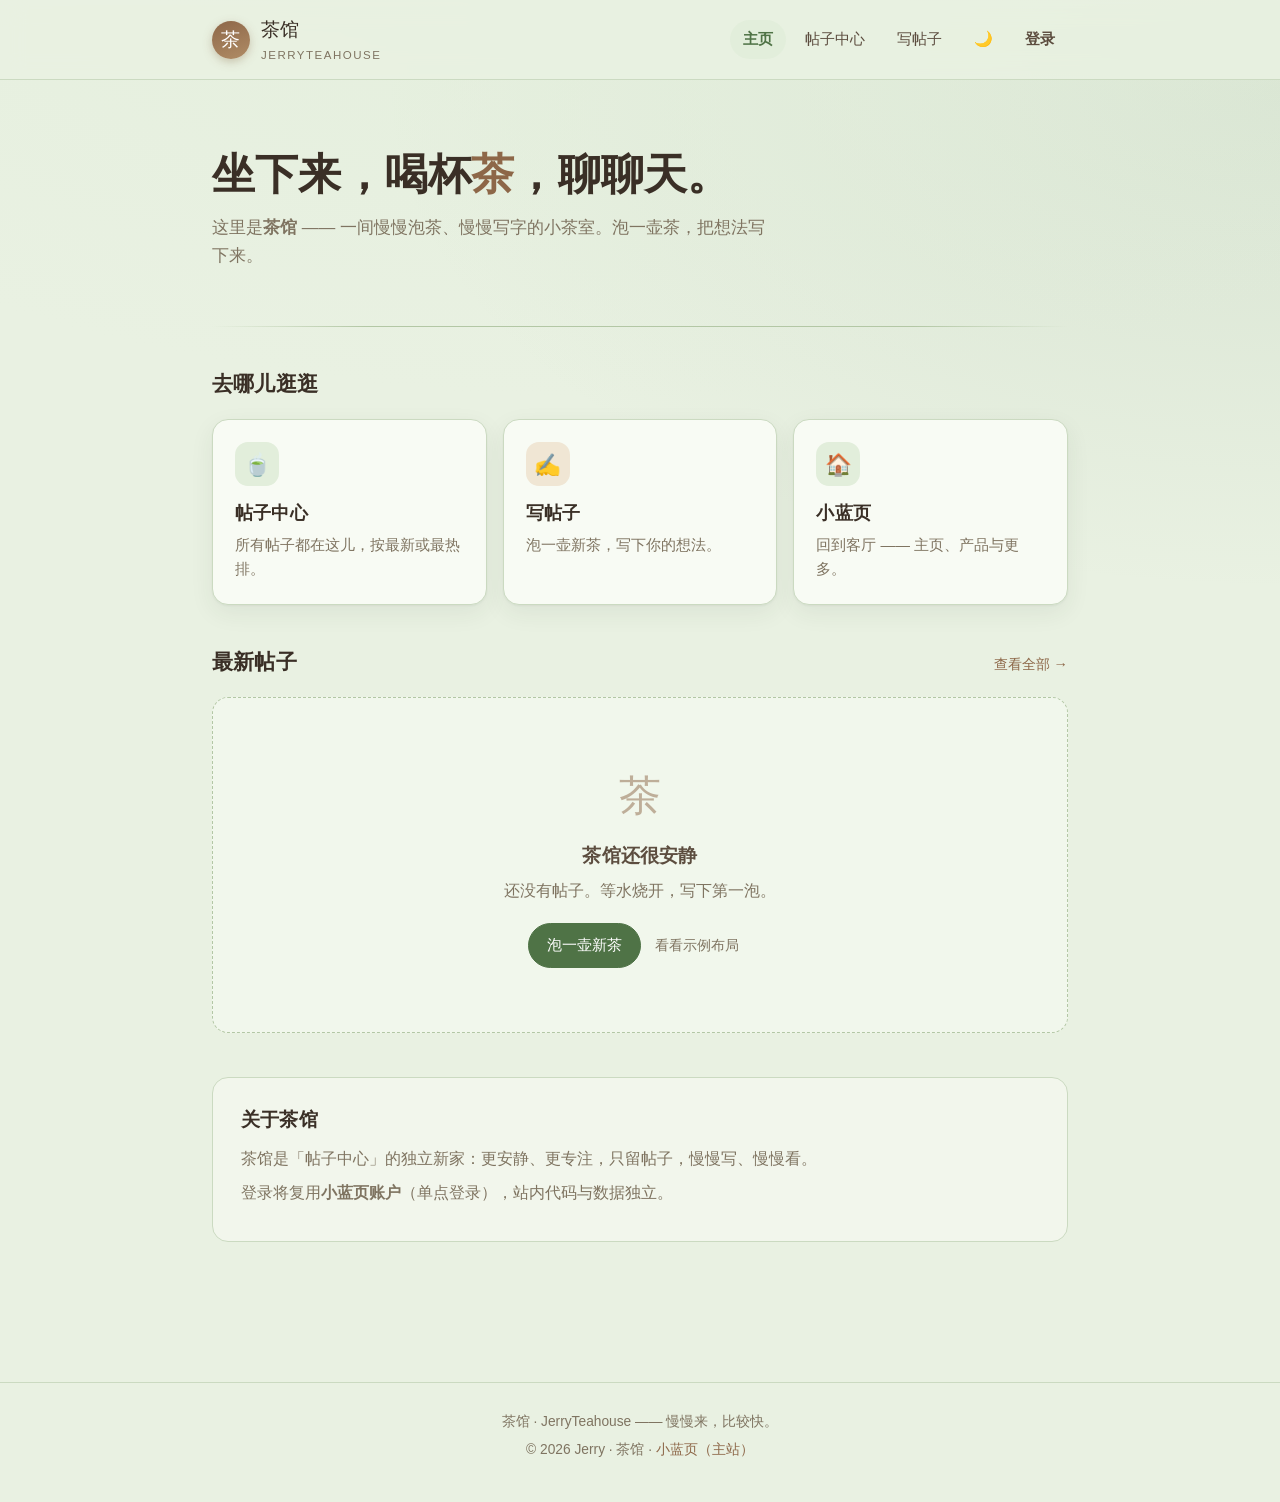
==== commit 26b2f31f: "Update index.html (2026-09-23 19:29)" ====
--- a/index.html
+++ b/index.html
@@ -87,7 +87,7 @@
 
 <footer class="tea-footer">
   <div>茶馆 · JerryTeahouse —— 慢慢来，比较快。</div>
-  <div style="margin-top:6px">© <span id="yr"></span> Jerry · <a href="https://mc-creator-jerry-webpage.pages.dev/">小蓝页</a></div>
+  <div style="margin-top:6px">© <span id="yr"></span> Jerry · 茶馆 · <a href="https://mc-creator-jerry-webpage.pages.dev/">小蓝页（主站）</a></div>
 </footer>
 
 <script>
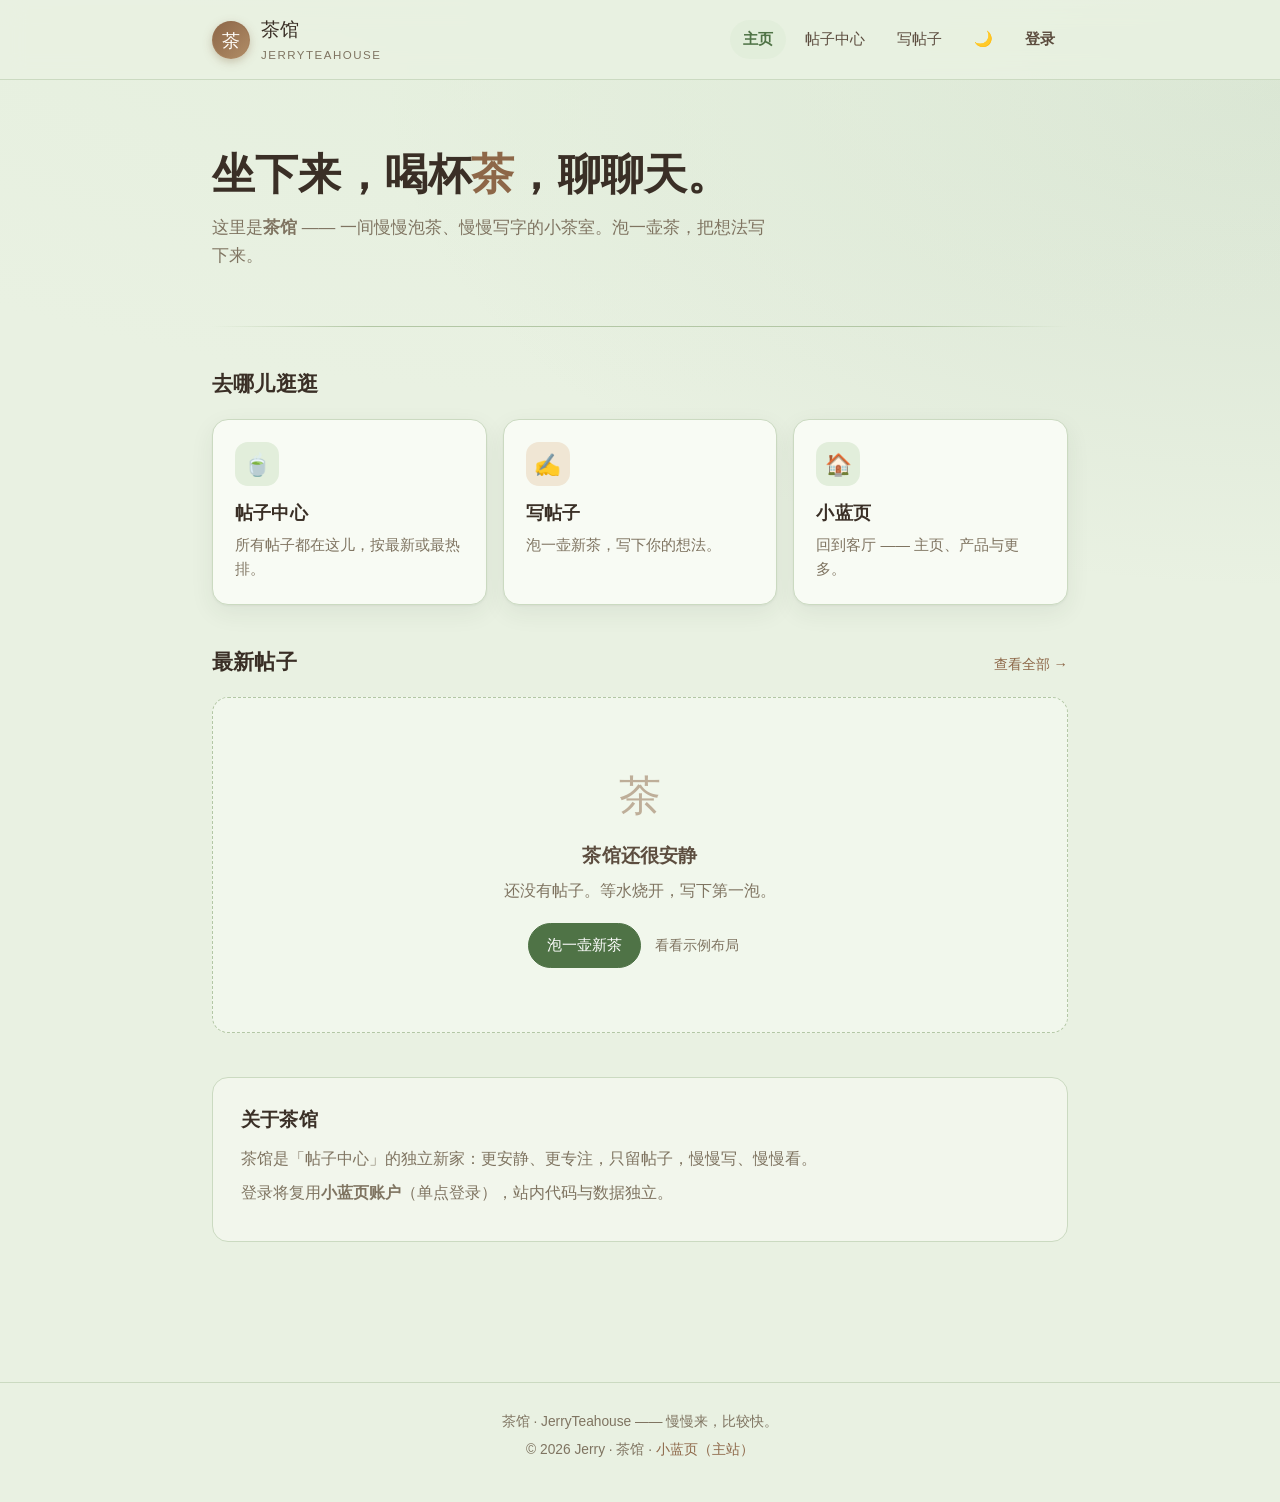
==== commit fb0765a5: "Update index.html (2026-09-25 14:11)" ====
--- a/index.html
+++ b/index.html
@@ -2,6 +2,14 @@
 <html lang="zh">
 <head>
 <meta charset="utf-8" />
+<script>
+  // GitHub Pages 仅作静态镜像：站点与后端（Cloudflare Functions）都在 pages.dev，自动跳过去。
+  // 在 pages.dev 域名下不触发，避免重定向循环。（与小蓝页 GH 镜像同一套做法）
+  if (location.hostname.indexOf('github.io') !== -1) {
+    location.replace('https://jerryteahouse.pages.dev' +
+      location.pathname.replace(/^\/JerryTeahouse/, '') + location.search + location.hash);
+  }
+</script>
 <meta name="viewport" content="width=device-width, initial-scale=1" />
 <title>茶馆 • JerryTeahouse</title>
 <meta name="description" content="茶馆 JerryTeahouse —— 一间慢慢泡茶、慢慢写字的小茶室。" />
@@ -24,7 +32,7 @@
 <header class="tea-header">
   <div class="tea-header-inner">
     <a class="tea-brand" href="./">
-      <span class="tea-mark">茶</span>
+      <img class="tea-mark" src="assets/favicon.svg" alt="茶馆" />
       <span>茶馆<span class="tea-brand-sub">JerryTeahouse</span></span>
     </a>
     <nav class="tea-nav">
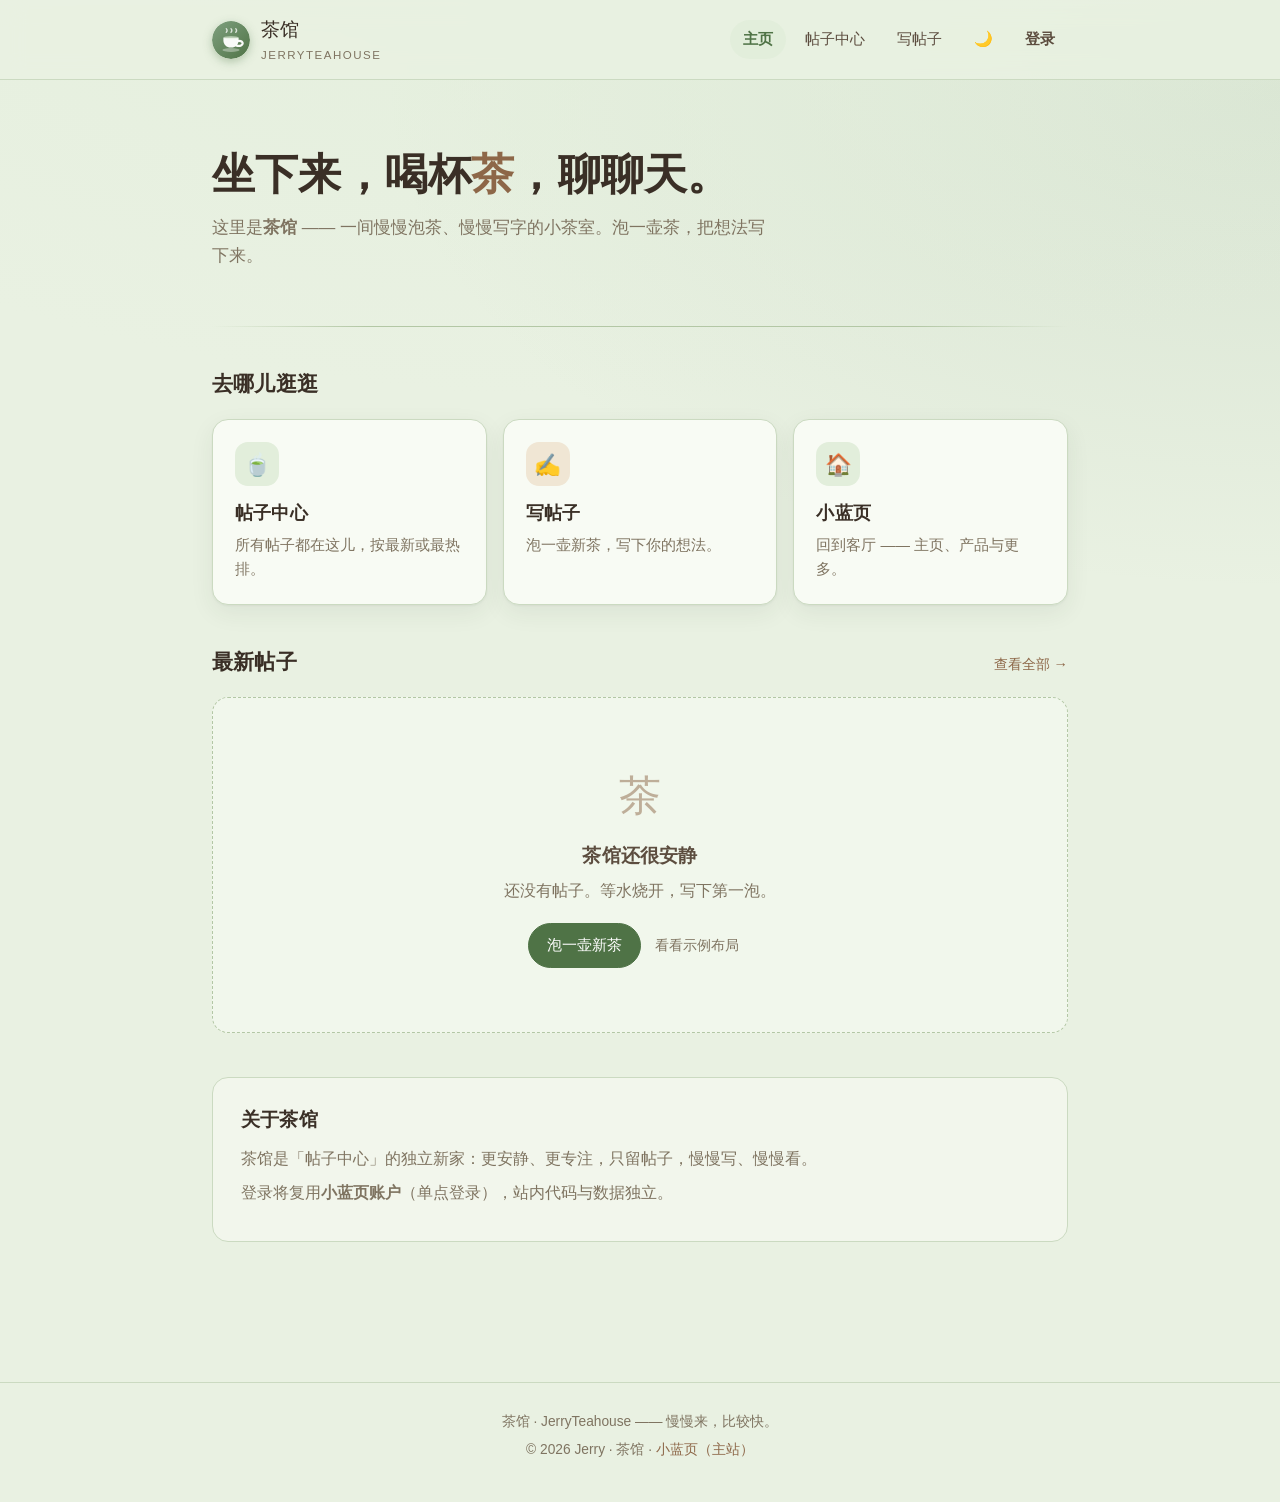
==== commit 69134173: "Update index.html (2026-09-25 14:24)" ====
--- a/index.html
+++ b/index.html
@@ -13,7 +13,7 @@
 <meta name="viewport" content="width=device-width, initial-scale=1" />
 <title>茶馆 • JerryTeahouse</title>
 <meta name="description" content="茶馆 JerryTeahouse —— 一间慢慢泡茶、慢慢写字的小茶室。" />
-<link rel="icon" type="image/svg+xml" href="assets/favicon.svg" />
+<link rel="icon" type="image/svg+xml" href="assets/favicon.svg?v=20260925" />
 <link rel="stylesheet" href="assets/teahouse.css" />
 <link rel="stylesheet" href="/assets/editbar.css" />
 <script src="/assets/teahouse.js" defer></script>
@@ -32,7 +32,7 @@
 <header class="tea-header">
   <div class="tea-header-inner">
     <a class="tea-brand" href="./">
-      <img class="tea-mark" src="assets/favicon.svg" alt="茶馆" />
+      <img class="tea-mark" src="assets/favicon.svg?v=20260925" alt="茶馆" />
       <span>茶馆<span class="tea-brand-sub">JerryTeahouse</span></span>
     </a>
     <nav class="tea-nav">
--- a/assets/teahouse.css
+++ b/assets/teahouse.css
@@ -110,11 +110,9 @@
 .tea-mark {
   width: 38px; height: 38px;
   border-radius: 50%;
-  display: grid; place-items: center;
-  background: linear-gradient(160deg, var(--wood), var(--wood-soft));
-  color: #fff;
-  font-size: 1.2rem;
-  box-shadow: 0 3px 10px color-mix(in srgb, var(--wood) 35%, transparent);
+  display: block;
+  object-fit: contain;
+  box-shadow: 0 3px 10px color-mix(in srgb, var(--tea) 35%, transparent);
   flex: none;
 }
 .tea-brand-sub { display: block; font-family: var(--font-sans); font-size: .72rem; color: var(--muted); letter-spacing: 1.5px; text-transform: uppercase; margin-top: 1px; }
